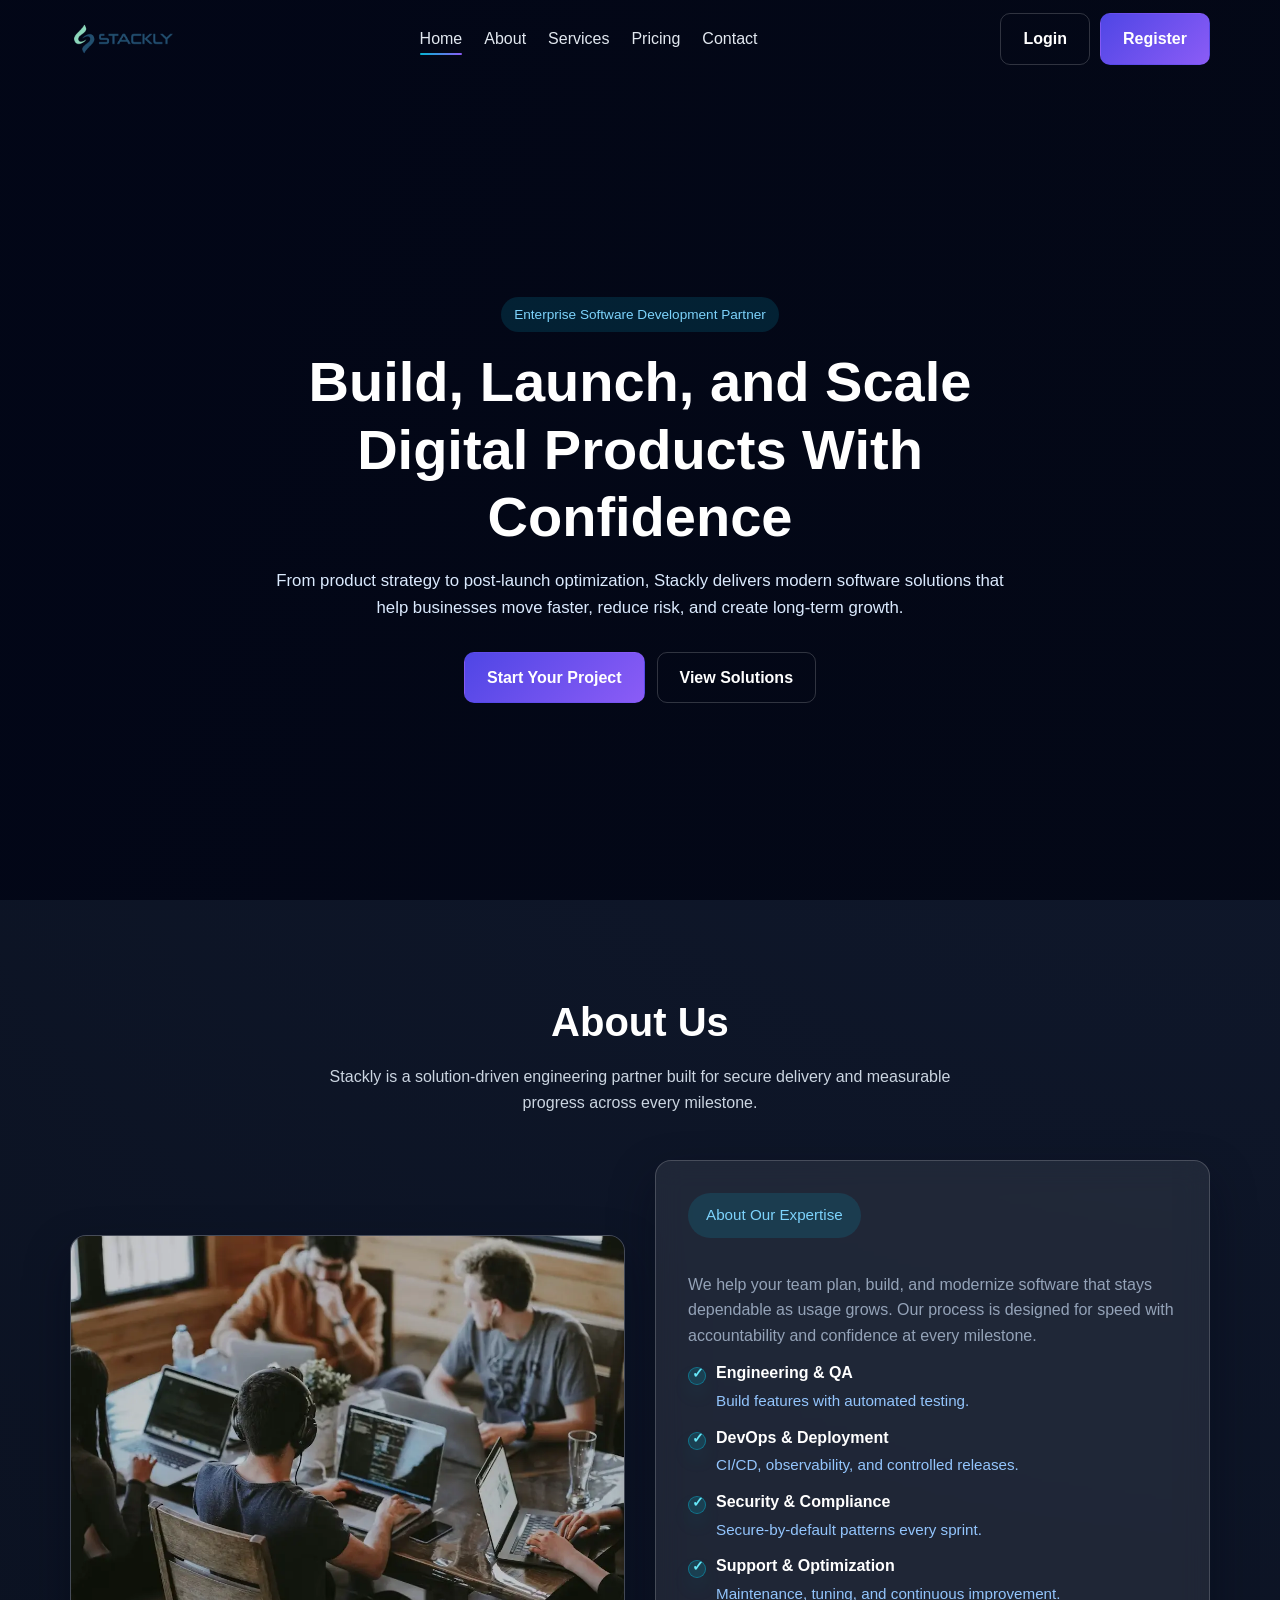
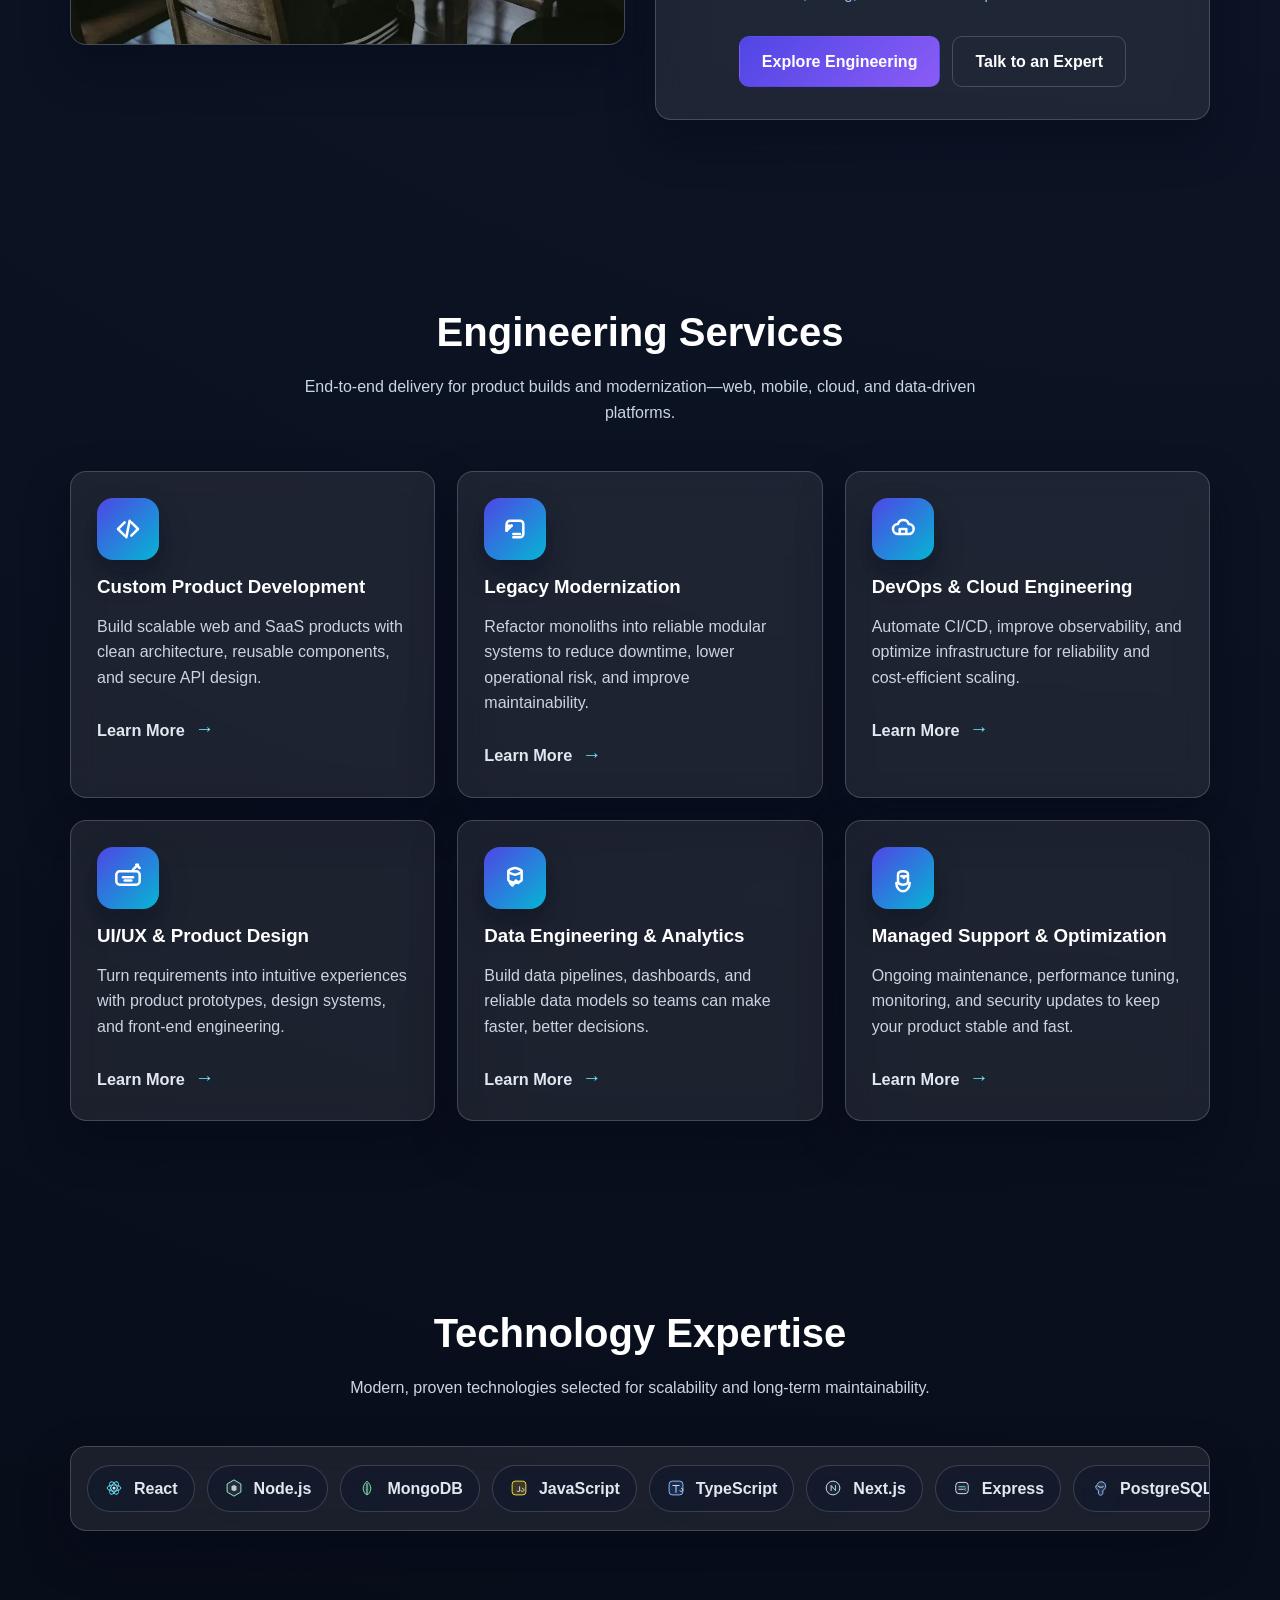
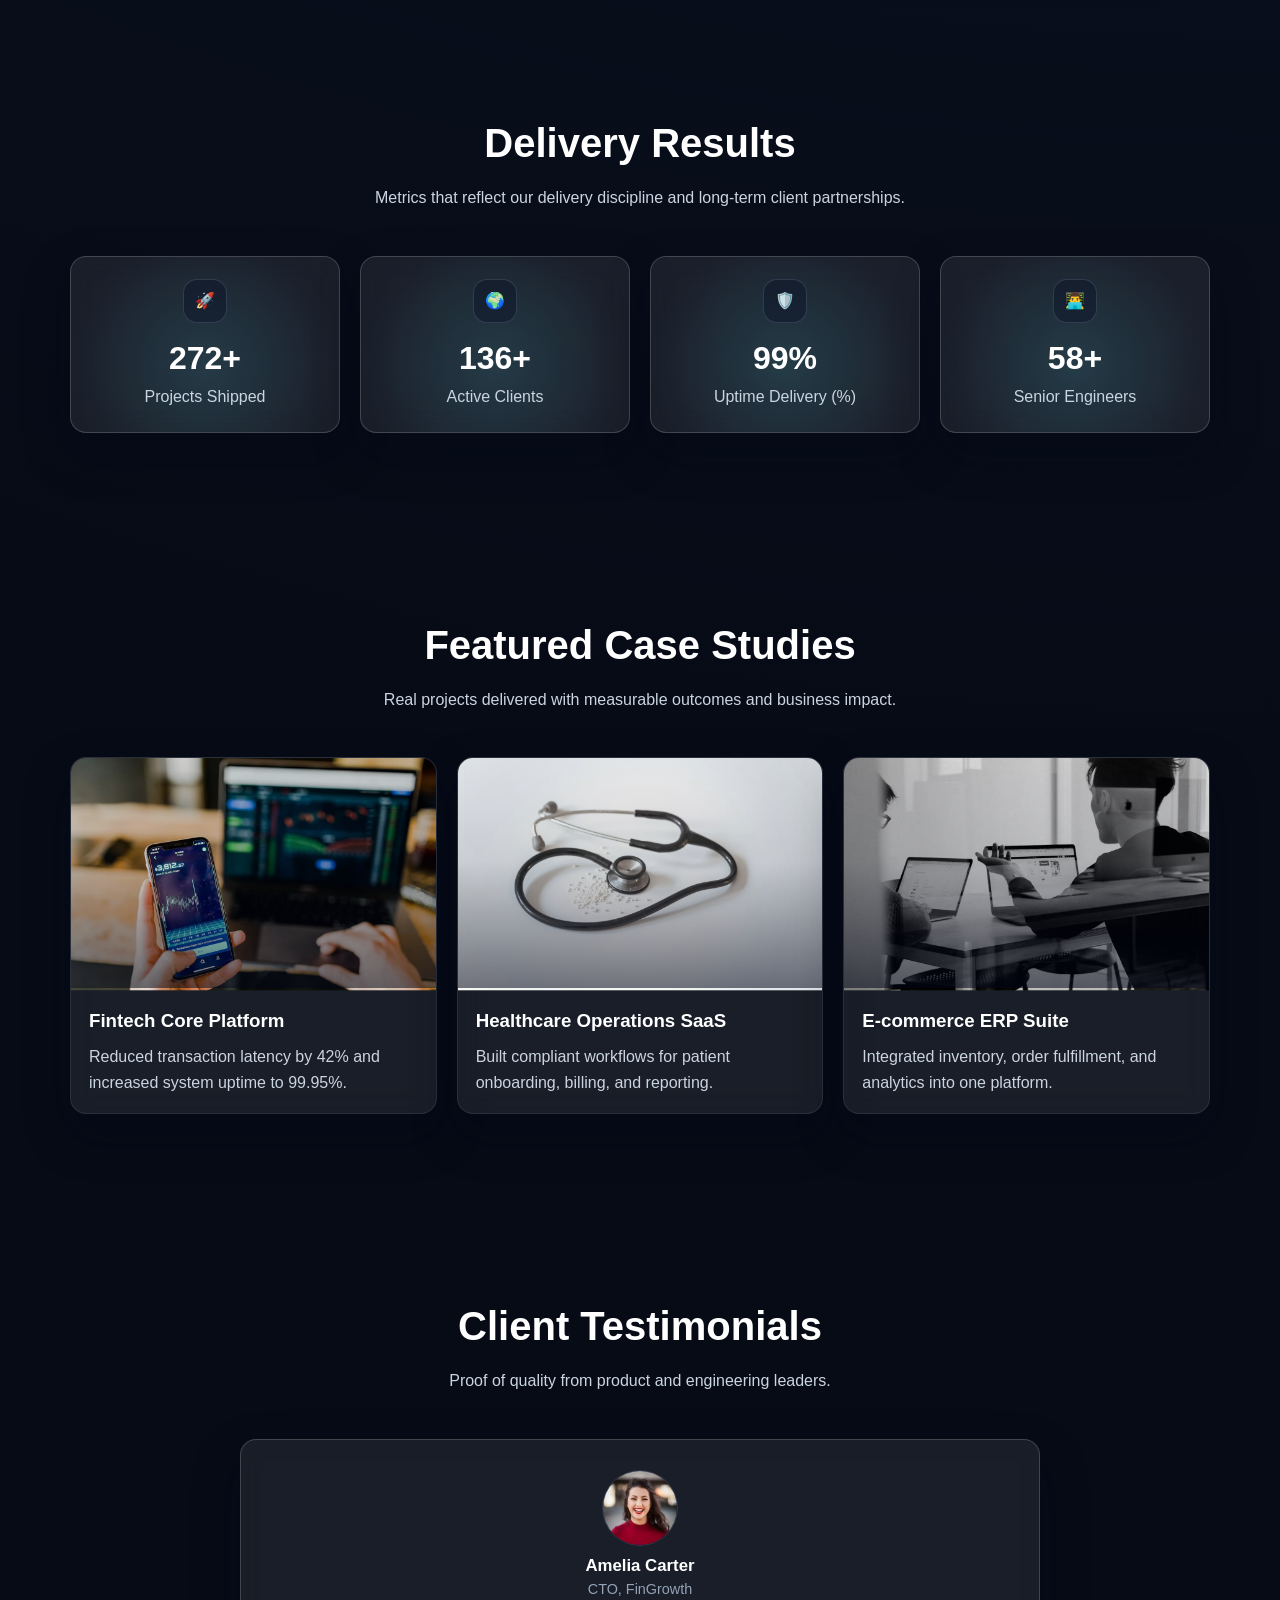
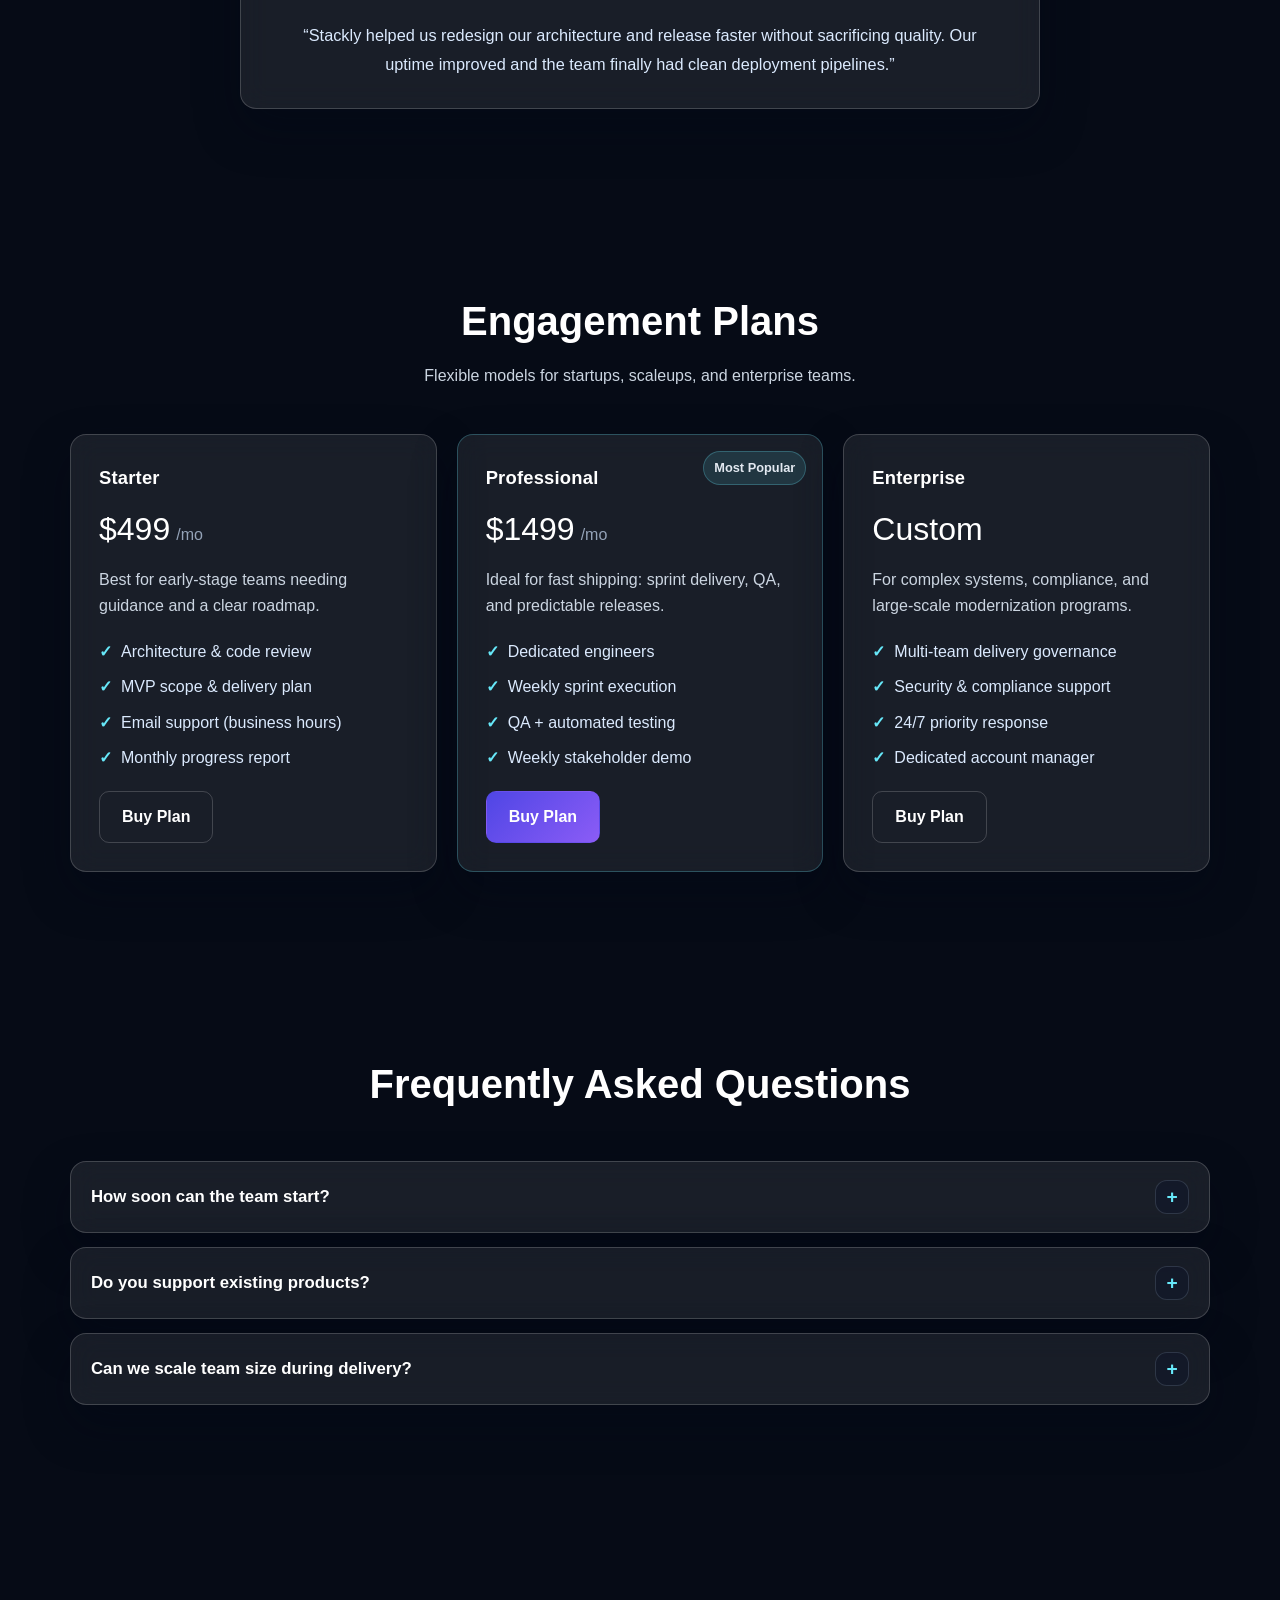
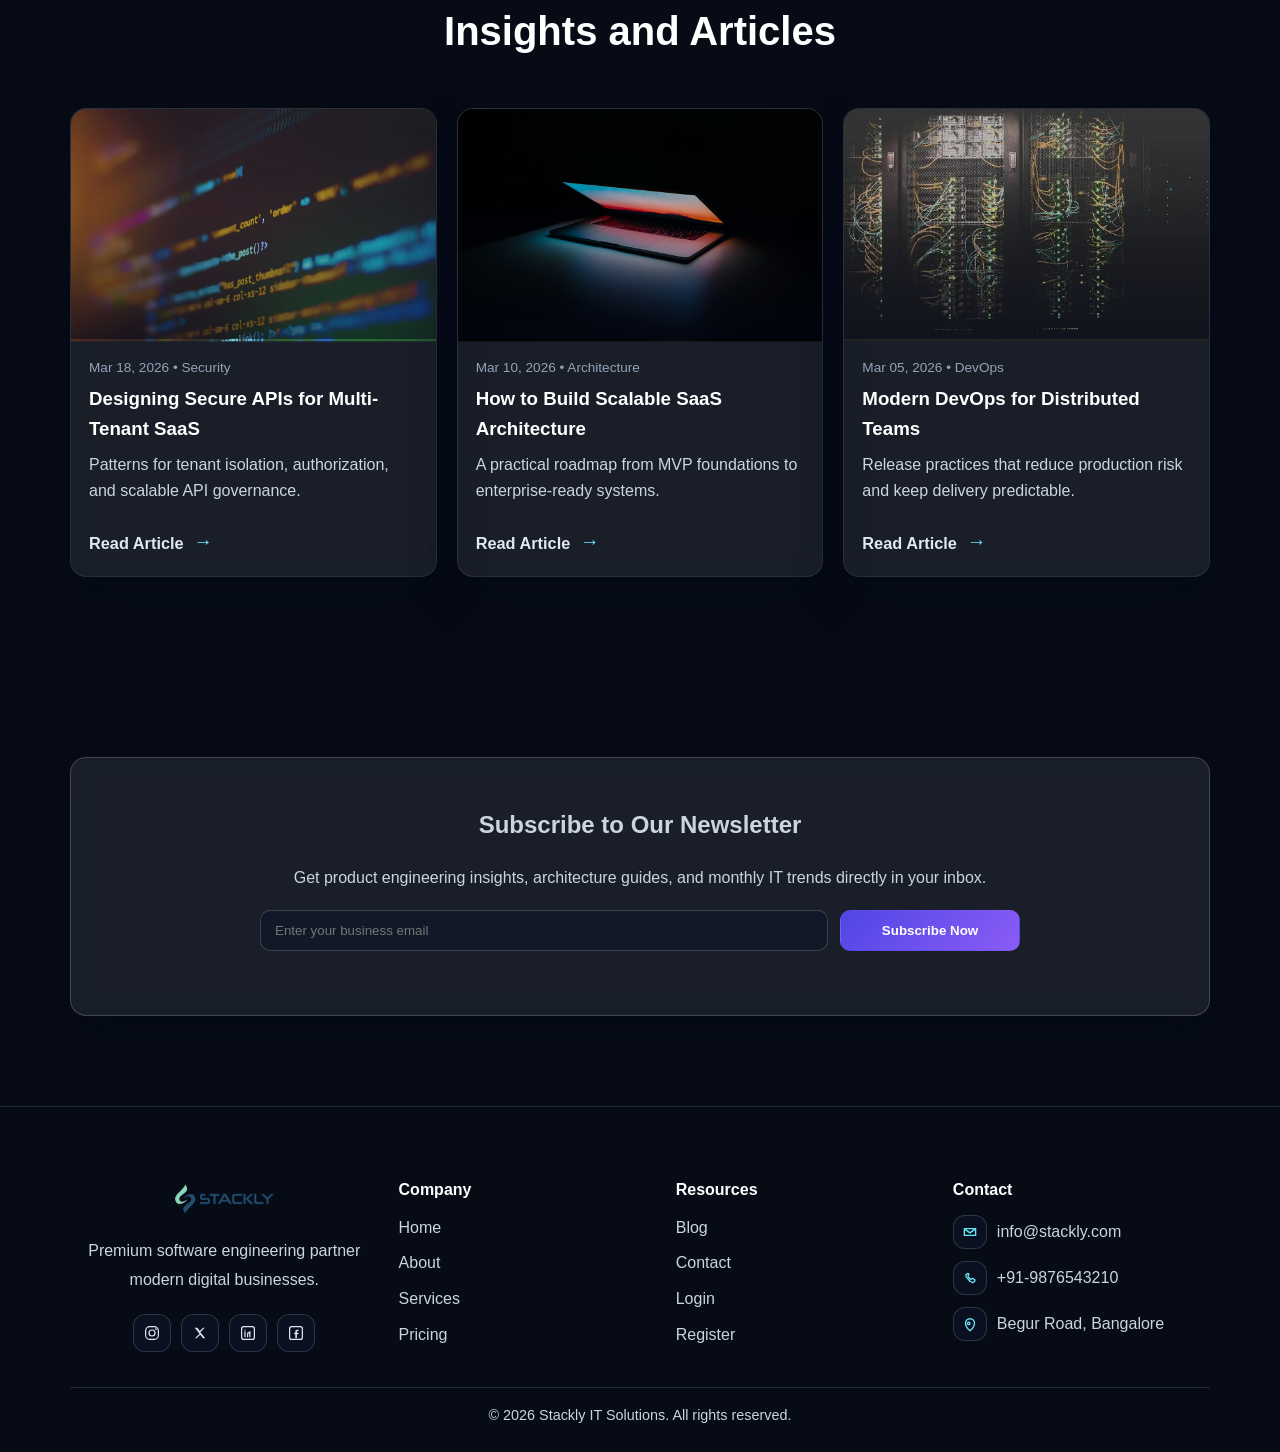
==== index.html @ bb2ecd1c "first commit" ====
<!DOCTYPE html>
<html lang="en">
  <head>
    <meta charset="UTF-8" />
    <meta name="viewport" content="width=device-width, initial-scale=1.0" />
    <title>Stackly IT Solutions - Home</title>
    <link rel="preload" href="images/stackly-logo.webp" as="image" type="image/webp" />
    <link rel="stylesheet" href="css/style.css" />
    <link rel="stylesheet" href="css/responsive.css" />
  </head>
  <body>
    <div class="site-preloader" data-preloader aria-hidden="true">
      <div class="preloader-orb"></div>
      <div class="preloader-content">
        <img
          class="preloader-logo"
          src="images/stackly-logo.webp"
          alt="Stackly"
          width="210"
          height="66"
        />
        <div class="preloader-track" role="presentation">
          <span></span>
        </div>
      </div>
    </div>

    <header class="navbar">
      <div class="container nav-wrap">
        <a class="logo" href="index.html" aria-label="Stackly home">
          <img src="images/stackly-logo.webp" alt="Stackly" />
        </a>
        <nav>
          <ul class="nav-links">
            <li><a href="index.html">Home</a></li>
            <li><a href="404.html">About</a></li>
            <li><a href="404.html">Services</a></li>
            <li><a href="404.html">Pricing</a></li>
            <li><a href="404.html">Contact</a></li>
            <li class="nav-mobile-actions">
              <a class="btn btn-outline" href="404.html">Login</a>
              <a class="btn btn-primary" href="404.html">Register</a>
            </li>
          </ul>
        </nav>
        <div class="nav-actions">
          <a class="btn btn-outline" href="404.html">Login</a>
          <a class="btn btn-primary" href="404.html">Register</a>
        </div>
        <div class="mobile-toggle"><span></span><span></span><span></span></div>
      </div>
    </header>

    <section class="hero">
      <div class="hero-bg-media">
        <video
          class="hero-bg-video"
          autoplay
          muted
          loop
          playsinline
          preload="auto"
        >
          <source src="images/it-solution-video.mp4" type="video/mp4" />
        </video>
      </div>
      <div class="hero-bg-overlay"></div>
      <div class="container hero-grid">
        <div class="reveal hero-content">
          <span class="badge">Enterprise Software Development Partner</span>
          <h1>Build, Launch, and Scale Digital Products With Confidence</h1>
          <p class="hero-subtitle">
            From product strategy to post-launch optimization, Stackly delivers
            modern software solutions that help businesses move faster, reduce risk,
            and create long-term growth.
          </p>
          <div class="hero-actions mt-3">
            <a class="btn btn-primary" href="404.html">Start Your Project</a>
            <a class="btn btn-outline" href="404.html">View Solutions</a>
          </div>
        </div>
      </div>
    </section>

    <section class="section" id="about">


      <div class="container">
        <div class="section-title reveal">
          <h2>About Us</h2>
          <p>
            Stackly is a solution-driven engineering partner built for secure delivery and
            measurable progress across every milestone.
          </p>
        </div>
        <div class="two-col">


                <figure class="image-card glass reveal about-media">
          <img src="images/abouthome.webp" alt="Stackly team collaboration" />
        </figure>
        <div class="content-block glass reveal">
          <span class="badge about-badge">About Our Expertise</span>
          <p class="mt-2 muted" style="max-width: 560px;">
            We help your team plan, build, and modernize software that stays dependable as usage grows.
            Our process is designed for speed with accountability and confidence at every milestone.
          </p>

          <ul class="tick-list mt-3">
            <li><strong>Engineering & QA</strong><span> Build features with automated testing.</span></li>
            <li><strong>DevOps & Deployment</strong><span> CI/CD, observability, and controlled releases.</span></li>
            <li><strong>Security & Compliance</strong><span> Secure-by-default patterns every sprint.</span></li>
            <li><strong>Support & Optimization</strong><span> Maintenance, tuning, and continuous improvement.</span></li>
          </ul>

          <div class="mt-3 hero-actions">
            <a class="btn btn-primary" href="404.html">Explore Engineering</a>
            <a class="btn btn-outline" href="404.html">Talk to an Expert</a>
          </div>
          


        </div>
      </div>
    </div>
    </section>

    <section class="section" id="services">
      <div class="container">
        <div class="section-title reveal">
          <h2>Engineering Services</h2>
          <p>
            End-to-end delivery for product builds and modernization—web, mobile, cloud,
            and data-driven platforms.
          </p>
        </div>
        <div class="grid-3">
          <article class="card glass reveal">
            <div class="icon">
              <img src="images/service-development.svg" alt="Development" />
            </div>
            <h3>Custom Product Development</h3>
            <p>
              Build scalable web and SaaS products with clean architecture, reusable
              components, and secure API design.
            </p>
            <a class="link-arrow mt-1" href="404.html">Learn More</a>
          </article>

          <article class="card glass reveal">
            <div class="icon">
              <img src="images/service-modernization.svg" alt="Modernization" />
            </div>
            <h3>Legacy Modernization</h3>
            <p>
              Refactor monoliths into reliable modular systems to reduce downtime,
              lower operational risk, and improve maintainability.
            </p>
            <a class="link-arrow mt-1" href="404.html">Learn More</a>
          </article>

          <article class="card glass reveal">
            <div class="icon">
              <img src="images/service-devops.svg" alt="DevOps" />
            </div>
            <h3>DevOps & Cloud Engineering</h3>
            <p>
              Automate CI/CD, improve observability, and optimize infrastructure for
              reliability and cost-efficient scaling.
            </p>
            <a class="link-arrow mt-1" href="404.html">Learn More</a>
          </article>

          <article class="card glass reveal">
            <div class="icon">
              <img src="images/service-uiux.svg" alt="UI/UX" />
            </div>
            <h3>UI/UX & Product Design</h3>
            <p>
              Turn requirements into intuitive experiences with product prototypes,
              design systems, and front-end engineering.
            </p>
            <a class="link-arrow mt-1" href="404.html">Learn More</a>
          </article>

          <article class="card glass reveal">
            <div class="icon">
              <img src="images/service-data.svg" alt="Data engineering" />
            </div>
            <h3>Data Engineering & Analytics</h3>
            <p>
              Build data pipelines, dashboards, and reliable data models so teams
              can make faster, better decisions.
            </p>
            <a class="link-arrow mt-1" href="404.html">Learn More</a>
          </article>

          <article class="card glass reveal">
            <div class="icon">
              <img src="images/service-support.svg" alt="Support" />
            </div>
            <h3>Managed Support & Optimization</h3>
            <p>
              Ongoing maintenance, performance tuning, monitoring, and security updates
              to keep your product stable and fast.
            </p>
            <a class="link-arrow mt-1" href="404.html">Learn More</a>
          </article>
        </div>
      </div>
    </section>

    <section class="section">
      <div class="container">
        <div class="section-title reveal">
          <h2>Technology Expertise</h2>
          <p>
            Modern, proven technologies selected for scalability and long-term maintainability.
          </p>
        </div>
        <div class="tech-marquee glass reveal" data-tech-marquee>
          <div class="tech-track">
            <div class="tech-pill"><img src="images/logo-react.svg" alt="React" /><span>React</span></div>
            <div class="tech-pill"><img src="images/logo-node.svg" alt="Node.js" /><span>Node.js</span></div>
            <div class="tech-pill"><img src="images/logo-mongodb.svg" alt="MongoDB" /><span>MongoDB</span></div>
            <div class="tech-pill"><img src="images/logo-javascript.svg" alt="JavaScript" /><span>JavaScript</span></div>
            <div class="tech-pill"><img src="images/logo-typescript.svg" alt="TypeScript" /><span>TypeScript</span></div>
            <div class="tech-pill"><img src="images/logo-nextjs.svg" alt="Next.js" /><span>Next.js</span></div>
            <div class="tech-pill"><img src="images/logo-express.svg" alt="Express" /><span>Express</span></div>
            <div class="tech-pill"><img src="images/logo-postgresql.svg" alt="PostgreSQL" /><span>PostgreSQL</span></div>
            <div class="tech-pill"><img src="images/logo-sql.svg" alt="SQL" /><span>SQL</span></div>
  
            <div class="tech-pill"><img src="images/logo-docker.svg" alt="Docker" /><span>Docker</span></div>
            <div class="tech-pill"><img src="images/logo-kubernetes.svg" alt="Kubernetes" /><span>Kubernetes</span></div>
            <div class="tech-pill"><img src="images/logo-aws.svg" alt="AWS" /><span>AWS</span></div>
            <div class="tech-pill"><img src="images/logo-azure.svg" alt="Azure" /><span>Azure</span></div>
            <div class="tech-pill"><img src="images/logo-gcp.svg" alt="GCP" /><span>GCP</span></div>
          </div>
        </div>
      </div>
    </section>


    <section class="section">
      <div class="container">
        <div class="section-title reveal">
          <h2>Delivery Results</h2>
          <p>Metrics that reflect our delivery discipline and long-term client partnerships.</p>
        </div>
        <div class="stats">
          <div class="stat glass reveal">
            <div class="stat-icon">🚀</div>
            <h3 data-counter="320" data-suffix="+">0</h3>
            <p>Projects Shipped</p>
          </div>
          <div class="stat glass reveal">
            <div class="stat-icon">🌍</div>
            <h3 data-counter="140" data-suffix="+">0</h3>
            <p>Active Clients</p>
          </div>
          <div class="stat glass reveal">
            <div class="stat-icon">🛡️</div>
            <h3 data-counter="99" data-suffix="%">0</h3>
            <p>Uptime Delivery (%)</p>
          </div>
          <div class="stat glass reveal">
            <div class="stat-icon">👨‍💻</div>
            <h3 data-counter="58" data-suffix="+">0</h3>
            <p>Senior Engineers</p>
          </div>
        </div>
      </div>
    </section>

    <section class="section">
      <div class="container">
        <div class="section-title reveal">
          <h2>Featured Case Studies</h2>
          <p>Real projects delivered with measurable outcomes and business impact.</p>
        </div>
        <div class="portfolio-grid">
          <article class="portfolio-card glass reveal">
            <div class="portfolio-thumb">
              <img
                src="images/feat1home.webp"
                alt="Fintech dashboard"
              />
            </div>
            <div class="portfolio-content"><h3>Fintech Core Platform</h3><p>Reduced transaction latency by 42% and increased system uptime to 99.95%.</p></div>
          </article>
          <article class="portfolio-card glass reveal">
            <div class="portfolio-thumb">
              <img
                src="images/feat2home.webp"
                alt="Healthcare technology"
              />
            </div>
            <div class="portfolio-content"><h3>Healthcare Operations SaaS</h3><p>Built compliant workflows for patient onboarding, billing, and reporting.</p></div>
          </article>
          <article class="portfolio-card glass reveal">
            <div class="portfolio-thumb">
              <img
                src="images/feat3home.webp"
                alt="Business analytics workspace"
              />
            </div>
            <div class="portfolio-content"><h3>E-commerce ERP Suite</h3><p>Integrated inventory, order fulfillment, and analytics into one platform.</p></div>
          </article>
        </div>
      </div>
    </section>

   

    <section class="section">
      <div class="container">
        <div class="section-title reveal"><h2>Client Testimonials</h2><p>Proof of quality from product and engineering leaders.</p></div>
        <div class="testimonial-wrap">
          <article class="testimonial glass">
            <div class="t-profile centered">
              <img
                src="images/test1home.webp"
                alt="Amelia Carter"
              />
              <h4>Amelia Carter</h4>
              <p>CTO, FinGrowth</p>
            </div>
            <p class="t-quote mt-2">
              “Stackly helped us redesign our architecture and release faster without sacrificing quality.
              Our uptime improved and the team finally had clean deployment pipelines.”
            </p>
          </article>

          <article class="testimonial glass">
            <div class="t-profile centered">
              <img
                src="images/test2home.webp"
                alt="Daniel Park"
              />
              <h4>Daniel Park</h4>
              <p>VP Product, MedCore</p>
            </div>
            <p class="t-quote mt-2">
              “Their communication and engineering standards felt like an extension of our in-house team.
              Weekly demos and transparent reporting made planning easy.”
            </p>
          </article>

          <article class="testimonial glass">
            <div class="t-profile centered">
              <img
                src="images/test3home.webp"
                alt="Sophia Nguyen"
              />
              <h4>Sophia Nguyen</h4>
              <p>CEO, NovaSaaS</p>
            </div>
            <p class="t-quote mt-2">
              “From discovery to launch, delivery stayed structured and dependable. We shipped a stable
              product, reduced risk, and improved performance with their optimization support.”
            </p>
          </article>
        </div>
      </div>
    </section>

    <section class="section">
      <div class="container">
        <div class="section-title reveal"><h2>Engagement Plans</h2><p>Flexible models for startups, scaleups, and enterprise teams.</p></div>
        <div class="price-grid">
          <article class="price-card glass reveal">
            <div class="plan-name">Starter</div>
            <div class="price">$499<span class="plan-unit">/mo</span></div>
            <p>Best for early-stage teams needing guidance and a clear roadmap.</p>
            <ul class="plan-features mt-2">
              <li>Architecture & code review</li>
              <li>MVP scope & delivery plan</li>
              <li>Email support (business hours)</li>
              <li>Monthly progress report</li>
            </ul>
            <a class="btn btn-outline mt-2" href="404.html">Buy Plan</a>
          </article>

          <article class="price-card glass reveal popular">
            <div class="plan-badge">Most Popular</div>
            <div class="plan-name">Professional</div>
            <div class="price">$1499<span class="plan-unit">/mo</span></div>
            <p>Ideal for fast shipping: sprint delivery, QA, and predictable releases.</p>
            <ul class="plan-features mt-2">
              <li>Dedicated engineers</li>
              <li>Weekly sprint execution</li>
              <li>QA + automated testing</li>
              <li>Weekly stakeholder demo</li>
            </ul>
            <a class="btn btn-primary mt-2" href="404.html">Buy Plan</a>
          </article>

          <article class="price-card glass reveal">
            <div class="plan-name">Enterprise</div>
            <div class="price">Custom</div>
            <p>For complex systems, compliance, and large-scale modernization programs.</p>
            <ul class="plan-features mt-2">
              <li>Multi-team delivery governance</li>
              <li>Security & compliance support</li>
              <li>24/7 priority response</li>
              <li>Dedicated account manager</li>
            </ul>
            <a class="btn btn-outline mt-2" href="404.html">Buy Plan</a>
          </article>
        </div>
      </div>
    </section>

    <section class="section">
      <div class="container">
        <div class="section-title reveal"><h2>Frequently Asked Questions</h2></div>
        <div class="faq-accordion">
          <div class="faq-item glass reveal" data-faq>
            <button class="faq-q" type="button" aria-expanded="false">
              <span>How soon can the team start?</span>
              <span class="faq-icon" aria-hidden="true">+</span>
            </button>
            <div class="faq-a">
              <p>Most projects can start in 5 to 10 business days after scope finalization and onboarding.</p>
            </div>
          </div>

          <div class="faq-item glass reveal" data-faq>
            <button class="faq-q" type="button" aria-expanded="false">
              <span>Do you support existing products?</span>
              <span class="faq-icon" aria-hidden="true">+</span>
            </button>
            <div class="faq-a">
              <p>Yes. We onboard into existing systems for modernization, stability improvements, and performance optimization.</p>
            </div>
          </div>

          <div class="faq-item glass reveal" data-faq>
            <button class="faq-q" type="button" aria-expanded="false">
              <span>Can we scale team size during delivery?</span>
              <span class="faq-icon" aria-hidden="true">+</span>
            </button>
            <div class="faq-a">
              <p>Yes. We can ramp capacity up or down by phase (discovery, build, QA, release) and your roadmap goals.</p>
            </div>
          </div>
        </div>
      </div>
    </section>

    <section class="section">
      <div class="container">
        <div class="section-title reveal"><h2>Insights and Articles</h2></div>
        <div class="portfolio-grid">
          <article class="portfolio-card glass reveal">
            <div class="portfolio-thumb">
              <img src="images/port1home.webp" alt="Secure API design" />
            </div>
            <div class="portfolio-content">
              <p class="meta">Mar 18, 2026 • Security</p>
              <h3><a href="404.html">Designing Secure APIs for Multi-Tenant SaaS</a></h3>
              <p>Patterns for tenant isolation, authorization, and scalable API governance.</p>
              <a class="link-arrow mt-1" href="404.html">Read Article</a>
            </div>
          </article>

          <article class="portfolio-card glass reveal">
            <div class="portfolio-thumb">
              <img src="images/port2home.webp" alt="SaaS architecture" />
            </div>
            <div class="portfolio-content">
              <p class="meta">Mar 10, 2026 • Architecture</p>
              <h3><a href="404.html">How to Build Scalable SaaS Architecture</a></h3>
              <p>A practical roadmap from MVP foundations to enterprise-ready systems.</p>
              <a class="link-arrow mt-1" href="404.html">Read Article</a>
            </div>
          </article>

          <article class="portfolio-card glass reveal">
            <div class="portfolio-thumb">
              <img src="images/port3home.webp" alt="DevOps and cloud" />
            </div>
            <div class="portfolio-content">
              <p class="meta">Mar 05, 2026 • DevOps</p>
              <h3><a href="404.html">Modern DevOps for Distributed Teams</a></h3>
              <p>Release practices that reduce production risk and keep delivery predictable.</p>
              <a class="link-arrow mt-1" href="404.html">Read Article</a>
            </div>
          </article>
        </div>
      </div>
    </section>

    <section class="section">
      <div class="container newsletter glass reveal">
        <h2>Subscribe to Our Newsletter</h2>
        <p class="mt-2">
          Get product engineering insights, architecture guides, and monthly IT trends directly in your inbox.
        </p>
        <form class="newsletter-form mt-2" data-validate-form>
          <div>
            <input type="email" placeholder="Enter your business email" data-required />
            <div class="error"></div>
          </div>
          <button class="btn btn-primary" type="submit">Subscribe Now</button>
        </form>
      </div>
    </section>

    <footer>
      <div class="container">
        <div class="footer-grid">
          <div class="footer-brand">
            <a class="logo" href="index.html" aria-label="Stackly home">
              <img src="images/stackly-logo.webp" alt="Stackly" />
            </a>
            <p class="mt-2">Premium software engineering partner modern digital businesses.</p>
            <div class="social-links mt-2">
              <a class="social-link" href="404.html" target="_blank" rel="noopener noreferrer" aria-label="Instagram">
                <svg viewBox="0 0 24 24" fill="none" aria-hidden="true">
                  <rect x="3.5" y="3.5" width="17" height="17" rx="5.5" stroke="currentColor" stroke-width="1.6"/>
                  <circle cx="12" cy="12" r="4" stroke="currentColor" stroke-width="1.6"/>
                  <circle cx="17.2" cy="6.8" r="1.2" fill="currentColor"/>
                </svg>
              </a>
              <a class="social-link" href="404.html" target="_blank" rel="noopener noreferrer" aria-label="Twitter">
                <svg viewBox="0 0 24 24" fill="none" aria-hidden="true">
                  <path d="M5 5l6.4 8.1L5.2 19h2.2l4.9-4.8L16 19h3L12.4 10.9 18.2 5H16l-4.3 4.2L8.4 5H5Z" fill="currentColor"/>
                </svg>
              </a>
              <a class="social-link" href="404.html" target="_blank" rel="noopener noreferrer" aria-label="LinkedIn">
                <svg viewBox="0 0 24 24" fill="none" aria-hidden="true">
                  <rect x="3.5" y="3.5" width="17" height="17" rx="3" stroke="currentColor" stroke-width="1.6"/>
                  <path d="M8 10.2v6.8M8 7.8h.01M11.5 17v-3.7c0-2.3 3-2.4 3 0V17M14.5 10.2V17" stroke="currentColor" stroke-width="1.6" stroke-linecap="round"/>
                </svg>
              </a>
              <a class="social-link" href="404.html" target="_blank" rel="noopener noreferrer" aria-label="Facebook">
                <svg viewBox="0 0 24 24" fill="none" aria-hidden="true">
                  <rect x="3.5" y="3.5" width="17" height="17" rx="3" stroke="currentColor" stroke-width="1.6"/>
                  <path d="M13.2 19v-5.3h2l.3-1.9h-2.3v-1.3c0-.7.2-1.1 1.1-1.1h1.2V7.6h-1.7c-1.9 0-2.7 1-2.7 2.7v1.5H9.6v1.9h1.5V19h2.1Z" fill="currentColor"/>
                </svg>
              </a>
            </div>
          </div>
          <div>
            <h4>Company</h4>
            <ul>
                 <li><a href="index.html">Home</a></li>
              <li><a href="404.html">About</a></li>
              <li><a href="404.html">Services</a></li>
              <li><a href="404.html">Pricing</a></li>
            </ul>
          </div>
          <div>
            <h4>Resources</h4>
            <ul>
              <li><a href="404.html">Blog</a></li>
              <li><a href="404.html">Contact</a></li>
              <li><a href="404.html">Login</a></li>
              <li><a href="404.html">Register</a></li>
            </ul>
          </div>
          <div>
            <h4>Contact</h4>
            <div class="footer-contact">
              <a class="footer-contact-item" href="mailto:info@stackly.com">
                <span class="fc-icon" aria-hidden="true">
                  <svg viewBox="0 0 24 24" fill="none">
                    <path d="M4.5 7.5h15v9h-15v-9Z" stroke="currentColor" stroke-width="1.8" stroke-linejoin="round"/>
                    <path d="m5.2 8.2 6.8 5 6.8-5" stroke="currentColor" stroke-width="1.8" stroke-linecap="round" stroke-linejoin="round"/>
                  </svg>
                </span>
                <span>info@stackly.com</span>
              </a>
              <a class="footer-contact-item" href="tel:+919876543210">
                <span class="fc-icon" aria-hidden="true">
                  <svg viewBox="0 0 24 24" fill="none">
                    <path d="M8.2 6.2 6.6 7.8c-1 1 1.2 4 3.6 6.4 2.4 2.4 5.4 4.6 6.4 3.6l1.6-1.6c.5-.5.5-1.3 0-1.8l-1.5-1.5c-.5-.5-1.3-.5-1.8 0l-.6.6c-.5.5-2-.2-3.3-1.5-1.3-1.3-2-2.8-1.5-3.3l.6-.6c.5-.5.5-1.3 0-1.8L10 6.2c-.5-.5-1.3-.5-1.8 0Z" stroke="currentColor" stroke-width="1.8" stroke-linecap="round" stroke-linejoin="round"/>
                  </svg>
                </span>
                <span>+91-9876543210</span>
              </a>
              <div class="footer-contact-item">
                <span class="fc-icon" aria-hidden="true">
                  <svg viewBox="0 0 24 24" fill="none">
                    <path d="M12 21s6-5 6-10a6 6 0 1 0-12 0c0 5 6 10 6 10Z" stroke="currentColor" stroke-width="1.8" stroke-linejoin="round"/>
                    <path d="M12 11.2a1.7 1.7 0 1 0 0 .01" stroke="currentColor" stroke-width="1.8" stroke-linecap="round"/>
                  </svg>
                </span>
                <span>Begur Road, Bangalore</span>
              </div>
            </div>
          </div>
        </div>
        <div class="copyright">© 2026 Stackly IT Solutions. All rights reserved.</div>
      </div>
    </footer>

    <script src="js/main.js"></script>
  </body>
</html>
---- css/style.css ----
:root {
  --primary: #4f46e5;
  --secondary: #06b6d4;
  --accent: #8b5cf6;
  --dark: #0b1120;
  --darker: #060b16;
  --light: #f8fafc;
  --text: #cbd5e1;
  --white: #ffffff;
  --card: rgba(255, 255, 255, 0.08);
  --border: rgba(255, 255, 255, 0.18);
  --shadow: 0 20px 45px rgba(2, 8, 23, 0.4);
  --radius: 16px;
  --transition: all 0.35s ease;
}

* {
  margin: 0;
  padding: 0;
  box-sizing: border-box;
}

html {
  scroll-behavior: smooth;
}

body {
  font-family: "Segoe UI", Roboto, Helvetica, Arial, sans-serif;
  background: radial-gradient(circle at top right, #111a2f, var(--darker) 50%);
  color: var(--text);
  line-height: 1.6;
}

body.is-preloading {
  overflow: hidden;
}

.site-preloader {
  position: fixed;
  inset: 0;
  z-index: 9999;
  display: grid;
  place-items: center;
  background:
    radial-gradient(circle at 20% 30%, rgba(6, 182, 212, 0.24), transparent 40%),
    radial-gradient(circle at 80% 75%, rgba(79, 70, 229, 0.24), transparent 42%),
    linear-gradient(140deg, #050914 10%, #0c1427 100%);
  transition: opacity 0.45s ease, visibility 0.45s ease;
}

.site-preloader::before,
.site-preloader::after {
  content: "";
  position: absolute;
  border-radius: 999px;
  border: 1px solid rgba(125, 211, 252, 0.24);
}

.site-preloader::before {
  width: min(55vw, 500px);
  aspect-ratio: 1;
  animation: preloaderSpin 7s linear infinite;
}

.site-preloader::after {
  width: min(40vw, 340px);
  aspect-ratio: 1;
  border-color: rgba(99, 102, 241, 0.3);
  animation: preloaderSpinReverse 5.8s linear infinite;
}

.preloader-content {
  position: relative;
  z-index: 1;
  width: min(86vw, 360px);
  padding: 32px 28px 26px;
  border-radius: 20px;
  text-align: center;
  background: rgba(10, 16, 31, 0.6);
  border: 1px solid rgba(148, 163, 184, 0.24);
  backdrop-filter: blur(10px);
  box-shadow: 0 18px 48px rgba(2, 6, 23, 0.45);
}

.preloader-orb {
  position: absolute;
  width: min(70vw, 540px);
  aspect-ratio: 1;
  border-radius: 50%;
  background: radial-gradient(circle, rgba(34, 211, 238, 0.2) 0, rgba(14, 165, 233, 0.03) 62%, transparent 72%);
  filter: blur(10px);
  animation: preloaderPulse 1.8s ease-in-out infinite;
}

.preloader-logo {
  width: clamp(150px, 40vw, 210px);
  margin: 0 auto 16px;
  animation: preloaderFloat 1.9s ease-in-out infinite;
  filter: drop-shadow(0 8px 26px rgba(14, 165, 233, 0.35));
}

.preloader-track {
  width: 100%;
  height: 6px;
  border-radius: 999px;
  background: rgba(30, 41, 59, 0.85);
  overflow: hidden;
}

.preloader-track span {
  display: block;
  width: 100%;
  height: 100%;
  transform-origin: left center;
  transform: scaleX(0);
  background: linear-gradient(90deg, #06b6d4 0%, #60a5fa 52%, #4f46e5 100%);
  animation: preloaderProgress 1s linear forwards;
}

.site-preloader.is-hidden {
  opacity: 0;
  visibility: hidden;
  pointer-events: none;
}

@keyframes preloaderProgress {
  to {
    transform: scaleX(1);
  }
}

@keyframes preloaderSpin {
  to {
    transform: rotate(360deg);
  }
}

@keyframes preloaderSpinReverse {
  to {
    transform: rotate(-360deg);
  }
}

@keyframes preloaderPulse {
  0%,
  100% {
    opacity: 0.7;
    transform: scale(0.95);
  }
  50% {
    opacity: 1;
    transform: scale(1.05);
  }
}

@keyframes preloaderFloat {
  0%,
  100% {
    transform: translateY(0);
  }
  50% {
    transform: translateY(-6px);
  }
}

a {
  text-decoration: none;
  color: inherit;
}

img {
  max-width: 100%;
  display: block;
}

ul {
  list-style: none;
}

.container {
  width: min(1140px, 92%);
  margin: 0 auto;
}

.section {
  padding: 90px 0;
}

.section-title {
  text-align: center;
  margin-bottom: 45px;
}

.section-title h2 {
  color: var(--white);
  font-size: clamp(1.8rem, 4vw, 2.5rem);
  margin-bottom: 10px;
}

.section-title p {
  max-width: 680px;
  margin: 0 auto;
}

.btn {
  display: inline-flex;
  align-items: center;
  justify-content: center;
  gap: 8px;
  padding: 12px 22px;
  border-radius: 10px;
  font-weight: 600;
  transition: var(--transition);
  border: 1px solid transparent;
  cursor: pointer;
}

.btn-primary {
  background: linear-gradient(135deg, var(--primary), var(--accent));
  color: var(--white);
}

.btn-primary:hover {
  transform: translateY(-3px);
  box-shadow: 0 12px 20px rgba(79, 70, 229, 0.35);
}

.btn-outline {
  border: 1px solid var(--border);
  color: var(--white);
}

.btn-outline:hover {
  background: var(--card);
}

.link-arrow {
  display: inline-flex;
  align-items: center;
  gap: 8px;
  font-weight: 600;
  color: #e2e8f0;
  font-size: 1.02rem;
  gap: 10px;
  padding: 12px 0 0;
  width: fit-content;
  transition: var(--transition);
}

.link-arrow::after {
  content: "→";
  font-size: 1.2rem;
  transform: translateX(0);
  transition: transform 0.25s ease;
  color: #67e8f9;
}

.link-arrow:hover {
  color: #ffffff;
}

.link-arrow:hover::after {
  transform: translateX(6px);
}

.glass {
  backdrop-filter: blur(14px);
  border: 1px solid var(--border);
  background: var(--card);
  border-radius: var(--radius);
  box-shadow: var(--shadow);
}


.navbar {
  position: fixed;
  top: 0;
  width: 100%;
  z-index: 1000;
  transition: var(--transition);
}

.navbar.scrolled {
  background: rgba(6, 11, 22, 0.95);
  box-shadow: 0 10px 26px rgba(0, 0, 0, 0.3);
}

.nav-wrap {
  height: 78px;
  display: flex;
  align-items: center;
  justify-content: space-between;
}

.logo {
  color: var(--white);
  font-size: 1.35rem;
  font-weight: 700;
  display: inline-flex;
  align-items: center;
}

.logo span {
  color: var(--secondary);
}

.logo img {
  height: 44px;
  width: auto;
  display: block;
}

.nav-links {
  display: flex;
  gap: 22px;
}

.nav-links a {
  position: relative;
  color: #e2e8f0;
  font-weight: 500;
  padding: 6px 0;
}

.nav-links a::after {
  content: "";
  position: absolute;
  left: 0;
  bottom: -2px;
  width: 0;
  height: 2px;
  border-radius: 4px;
  background: linear-gradient(90deg, var(--secondary), var(--accent));
  transition: width 0.3s ease;
}

.nav-links a:hover::after,
.nav-links a.active::after {
  width: 100%;
}

.mobile-toggle {
  display: none;
  flex-direction: column;
  gap: 5px;
  cursor: pointer;
}

.mobile-toggle span {
  width: 24px;
  height: 2px;
  background: var(--white);
}

.nav-actions {
  display: flex;
  align-items: center;
  gap: 10px;
}

.nav-mobile-actions {
  display: none;
  list-style: none;
}

.nav-mobile-actions a::after {
  display: none !important;
}

/* Hero */
.hero {
  min-height: 100vh;
  display: grid;
  place-items: center;
  padding-top: 100px;
  position: relative;
  overflow: hidden;
}

.hero-bg-media {
  position: absolute;
  inset: 0;
  z-index: 0;
  background: var(--darker);
}

.hero-bg-media img {
  width: 100%;
  height: 100%;
  object-fit: cover;
}

.hero-bg-video {
  width: 100%;
  height: 100%;
  object-fit: cover;
  display: block;
}


.hero-bg-overlay {
  position: absolute;
  inset: 0;
  z-index: 1;
  background: linear-gradient(
    110deg,
    rgba(2, 6, 23, 0.9) 20%,
    rgba(2, 6, 23, 0.76) 45%,
    rgba(2, 6, 23, 0.58) 100%
  );
}

.hero-grid {
  display: grid;
  grid-template-columns: 1fr;
  align-items: center;
  gap: 30px;
  position: relative;
  z-index: 2;
  width: 100%;
}

.hero-content {
  max-width: 760px;
  margin: 0 auto;
  text-align: center;
}

.hero h1 {
  color: var(--white);
  font-size: clamp(2rem, 5vw, 3.5rem);
  line-height: 1.2;
  margin-bottom: 18px;
}

.hero p {
  margin-bottom: 25px;
  max-width: 760px;
  margin-left: auto;
  margin-right: auto;
}

.hero-subtitle {
  font-size: 1.05rem;
  color: #dbeafe;
}

.hero-actions {
  display: flex;
  gap: 12px;
  flex-wrap: wrap;
  justify-content: center;
}

.hero-card {
  padding: 26px;
}

.badge {
  display: inline-block;
  margin-bottom: 16px;
  padding: 7px 13px;
  border-radius: 30px;
  background: rgba(6, 182, 212, 0.15);
  color: #7dd3fc;
  font-size: 0.85rem;
}

.about-badge {
  font-size: 0.95rem;
  padding: 10px 18px;
  margin-bottom: 14px;
}


.grid-3 {
  display: grid;
  grid-template-columns: repeat(3, 1fr);
  gap: 22px;
}

.about-cta {
  text-align: center;
  max-width: 720px;
  margin: 0 auto;
}

.about-cta p {
  margin-bottom: 22px;
  color: #94a3b8;
  font-size: 1.05rem;
  line-height: 1.65;
}

.about-timeline {
  list-style: none;
  margin: 8px auto 0;
  padding: 0;
  max-width: 720px;
  position: relative;
}

.about-timeline::before {
  content: "";
  position: absolute;
  left: 11px;
  top: 6px;
  bottom: 6px;
  width: 3px;
  border-radius: 3px;
  background: linear-gradient(
    180deg,
    rgba(6, 182, 212, 0.85) 0%,
    rgba(79, 70, 229, 0.65) 50%,
    rgba(139, 92, 246, 0.5) 100%
  );
}

.about-timeline-item {
  position: relative;
  padding-left: 46px;
  padding-bottom: 28px;
}

.about-timeline-item:last-child {
  padding-bottom: 0;
}

.about-timeline-node {
  position: absolute;
  left: 0;
  top: 10px;
  width: 24px;
  height: 24px;
  border-radius: 50%;
  background: var(--darker);
  border: 3px solid #22d3ee;
  box-shadow:
    0 0 0 4px rgba(34, 211, 238, 0.15),
    0 6px 16px rgba(2, 6, 23, 0.45);
  z-index: 1;
}

.about-timeline-card {
  padding: 22px 24px;
  border-radius: var(--radius);
  border: 1px solid rgba(148, 163, 184, 0.14);
  text-align: left;
  transition: var(--transition);
}

.about-timeline-item:hover .about-timeline-card {
  border-color: rgba(103, 232, 249, 0.28);
  box-shadow: 0 16px 36px rgba(2, 8, 23, 0.35);
}

.about-timeline-year {
  display: inline-block;
  font-size: 0.75rem;
  font-weight: 700;
  letter-spacing: 0.12em;
  text-transform: uppercase;
  color: #67e8f9;
  margin-bottom: 8px;
}

.about-timeline-card h3 {
  margin: 0 0 10px;
  color: var(--white);
  font-size: 1.12rem;
  line-height: 1.3;
  letter-spacing: -0.02em;
}

.about-timeline-card p {
  margin: 0;
  color: #94a3b8;
  font-size: 0.95rem;
  line-height: 1.62;
}

.card {
  padding: 26px;
  transition: var(--transition);
}

.card h3 {
  color: var(--white);
  margin: 12px 0;
}

.card:hover {
  transform: translateY(-8px);
}

.icon {
  width: 62px;
  height: 62px;
  border-radius: 16px;
  background: linear-gradient(135deg, var(--primary), var(--secondary));
  display: grid;
  place-items: center;
  font-weight: 800;
  color: var(--white);
  box-shadow: 0 14px 28px rgba(2, 6, 23, 0.35);
}

.icon img {
  width: 40px;
  height: 40px;
  object-fit: contain;
  filter: drop-shadow(0 10px 18px rgba(6, 182, 212, 0.22));
}

.card:hover .icon {
  transform: translateY(-3px) scale(1.04);
  transition: transform 0.35s ease;
}

.two-col {
  display: grid;
  grid-template-columns: 1fr 1fr;
  gap: 30px;
  align-items: center;
}

.two-col.two-col--balanced {
  align-items: stretch;
  gap: clamp(22px, 3vw, 36px);
}

.two-col.two-col--balanced > .contact-panel {
  display: flex;
  flex-direction: column;
  min-height: 100%;
  padding: clamp(28px, 4vw, 40px);
  border-radius: var(--radius);
}

.contact-panel h2 {
  font-size: clamp(1.3rem, 2.4vw, 1.55rem);
  line-height: 1.25;
  color: var(--white);
  margin: 0;
}

.contact-panel--info {
  text-align: center;
}

.contact-info-head {
  display: flex;
  flex-direction: column;
  align-items: center;
  gap: 12px;
  margin-bottom: 8px;
}

.contact-info-eyebrow {
  display: inline-block;
  padding: 6px 14px;
  border-radius: 999px;
  font-size: 0.78rem;
  font-weight: 600;
  letter-spacing: 0.04em;
  text-transform: uppercase;
  color: #a5f3fc;
  background: rgba(6, 182, 212, 0.12);
  border: 1px solid rgba(103, 232, 249, 0.28);
}

.contact-info-head h2 {
  font-size: clamp(1.45rem, 2.8vw, 1.75rem);
  letter-spacing: -0.02em;
}

.contact-info-lead {
  margin: 0 auto 28px;
  max-width: 38ch;
  text-align: center;
  color: #94a3b8;
  font-size: 1.02rem;
  line-height: 1.65;
}

.contact-highlights {
  list-style: none;
  margin: 0 0 28px;
  padding: 0;
  display: flex;
  flex-direction: column;
  gap: 14px;
  text-align: left;
}

.contact-highlight {
  display: flex;
  align-items: center;
  gap: 16px;
  padding: 16px 18px;
  border-radius: 14px;
  border: 1px solid rgba(148, 163, 184, 0.18);
  background: linear-gradient(
    135deg,
    rgba(15, 23, 42, 0.65) 0%,
    rgba(79, 70, 229, 0.08) 100%
  );
  transition: var(--transition);
}

.contact-highlight:hover {
  border-color: rgba(103, 232, 249, 0.35);
  background: linear-gradient(
    135deg,
    rgba(15, 23, 42, 0.75) 0%,
    rgba(79, 70, 229, 0.14) 100%
  );
}

.contact-highlight-icon {
  flex-shrink: 0;
  width: 48px;
  height: 48px;
  border-radius: 14px;
  display: grid;
  place-items: center;
  color: #67e8f9;
  background: rgba(6, 182, 212, 0.1);
  border: 1px solid rgba(103, 232, 249, 0.22);
}

.contact-highlight-icon svg {
  width: 24px;
  height: 24px;
}

.contact-highlight-text {
  display: flex;
  flex-direction: column;
  gap: 4px;
  min-width: 0;
}

.contact-highlight-text strong {
  color: var(--white);
  font-size: 1rem;
  font-weight: 600;
}

.contact-highlight-text span {
  color: #94a3b8;
  font-size: 0.88rem;
  line-height: 1.4;
}

.contact-meta {
  margin-top: auto;
  padding-top: 24px;
  border-top: 1px solid rgba(148, 163, 184, 0.22);
  display: flex;
  flex-direction: column;
  gap: 12px;
}

.contact-meta-item {
  display: flex;
  align-items: center;
  gap: 14px;
  padding: 12px 14px;
  border-radius: 12px;
  border: 1px solid transparent;
  background: rgba(15, 23, 42, 0.35);
  text-decoration: none;
  color: inherit;
  text-align: left;
  transition: var(--transition);
}

.contact-meta-item:hover {
  border-color: rgba(103, 232, 249, 0.25);
  background: rgba(79, 70, 229, 0.12);
}

.contact-meta-item--static {
  cursor: default;
}

.contact-meta-item--static:hover {
  border-color: transparent;
  background: rgba(15, 23, 42, 0.35);
}

.contact-meta-icon {
  flex-shrink: 0;
  width: 44px;
  height: 44px;
  border-radius: 12px;
  border: 1px solid rgba(148, 163, 184, 0.22);
  background: rgba(15, 23, 42, 0.55);
  display: grid;
  place-items: center;
  color: #67e8f9;
}

.contact-meta-icon svg {
  width: 20px;
  height: 20px;
}

.contact-meta-body {
  display: flex;
  flex-direction: column;
  gap: 2px;
  min-width: 0;
}

.contact-meta-label {
  font-size: 0.72rem;
  font-weight: 600;
  text-transform: uppercase;
  letter-spacing: 0.06em;
  color: #64748b;
}

.contact-meta-value {
  font-size: 0.95rem;
  font-weight: 500;
  color: #e2e8f0;
  word-break: break-word;
}

.contact-page-stack {
  display: flex;
  flex-direction: column;
  gap: clamp(28px, 4vw, 48px);
}

.contact-panel--form {
  text-align: left;
}

.contact-form-head {
  display: flex;
  flex-direction: column;
  align-items: center;
  text-align: center;
  gap: 12px;
  margin-bottom: 4px;
}

.contact-form-head h2 {
  font-size: clamp(1.45rem, 2.8vw, 1.75rem);
  letter-spacing: -0.02em;
}

.contact-form-lead {
  margin: 0 auto;
  max-width: 34ch;
  color: #94a3b8;
  font-size: 0.95rem;
  line-height: 1.55;
}

.contact-form {
  display: flex;
  flex-direction: column;
  flex: 1;
  gap: 18px;
  margin-top: 22px;
  min-height: 0;
}

.contact-field {
  display: flex;
  flex-direction: column;
  gap: 7px;
  text-align: left;
}

.contact-label {
  font-size: 0.8rem;
  font-weight: 600;
  letter-spacing: 0.02em;
  color: #cbd5e1;
}

.contact-field input,
.contact-field select,
.contact-field textarea {
  width: 100%;
  padding: 13px 15px;
  border-radius: 12px;
  border: 1px solid rgba(148, 163, 184, 0.22);
  background: rgba(15, 23, 42, 0.55);
  color: var(--white);
  font-size: 0.98rem;
  transition: border-color 0.25s ease, box-shadow 0.25s ease, background 0.25s ease;
}

.contact-field input::placeholder,
.contact-field textarea::placeholder {
  color: #64748b;
}

.contact-field input:hover,
.contact-field select:hover,
.contact-field textarea:hover {
  border-color: rgba(103, 232, 249, 0.25);
}

.contact-field input:focus,
.contact-field select:focus,
.contact-field textarea:focus {
  outline: none;
  border-color: rgba(6, 182, 212, 0.55);
  box-shadow: 0 0 0 3px rgba(6, 182, 212, 0.15);
  background: rgba(15, 23, 42, 0.72);
}

.contact-field textarea {
  min-height: 96px;
  max-height: 220px;
  resize: vertical;
  line-height: 1.5;
}

.contact-form-submit {
  margin-top: 4px;
  width: 100%;
  justify-content: center;
  padding-top: 14px;
  padding-bottom: 14px;
  font-size: 1rem;
}

.contact-map {
  overflow: hidden;
  padding: 0;
  border-radius: var(--radius);
}

.contact-map-head {
  display: flex;
  align-items: center;
  gap: 14px;
  padding: 20px 22px 16px;
  border-bottom: 1px solid rgba(148, 163, 184, 0.18);
  text-align: left;
}

.contact-map-icon {
  flex-shrink: 0;
  width: 46px;
  height: 46px;
  border-radius: 14px;
  display: grid;
  place-items: center;
  color: #67e8f9;
  background: rgba(6, 182, 212, 0.1);
  border: 1px solid rgba(103, 232, 249, 0.22);
}

.contact-map-head-text {
  display: flex;
  flex-direction: column;
  gap: 4px;
}

.contact-map-head-text strong {
  color: var(--white);
  font-size: 1.05rem;
}

.contact-map-head-text span {
  color: #94a3b8;
  font-size: 0.9rem;
}

.contact-map-frame {
  position: relative;
  width: 100%;
  line-height: 0;
  background: rgba(15, 23, 42, 0.5);
}

.contact-map-frame iframe {
  width: 100%;
  height: 300px;
  border: 0;
  display: block;
}

.contact-map-note {
  margin: 0;
  padding: 12px 22px 18px;
  text-align: center;
  font-size: 0.88rem;
  color: #94a3b8;
}

.contact-map-note a {
  color: #67e8f9;
  font-weight: 600;
}

.contact-map-note a:hover {
  color: #a5f3fc;
}

.contact-trust {
  padding: 64px 0 90px;
}

.contact-trust .section-title {
  max-width: 640px;
  margin-left: auto;
  margin-right: auto;
}

.contact-cards-grid {
  display: grid;
  grid-template-columns: repeat(4, 1fr);
  gap: clamp(18px, 2.5vw, 26px);
  margin-top: 36px;
}

.contact-trust-card {
  display: flex;
  flex-direction: column;
  align-items: center;
  text-align: center;
  padding: 30px 22px 28px;
  border-radius: var(--radius);
  border: 1px solid rgba(148, 163, 184, 0.14);
  background: linear-gradient(
    165deg,
    rgba(255, 255, 255, 0.07) 0%,
    rgba(15, 23, 42, 0.45) 100%
  );
  transition: var(--transition);
}

.contact-trust-card:hover {
  transform: translateY(-5px);
  border-color: rgba(103, 232, 249, 0.28);
  box-shadow: 0 18px 40px rgba(2, 8, 23, 0.35);
}

.contact-trust-logo {
  width: 58px;
  height: 58px;
  border-radius: 16px;
  display: grid;
  place-items: center;
  margin-bottom: 18px;
  color: #67e8f9;
  background: rgba(6, 182, 212, 0.12);
  border: 1px solid rgba(103, 232, 249, 0.22);
}

.contact-trust-card h3 {
  margin: 0 0 10px;
  font-size: 1.12rem;
  font-weight: 700;
  color: var(--white);
  letter-spacing: -0.02em;
}

.contact-trust-card p {
  margin: 0;
  font-size: 0.92rem;
  line-height: 1.55;
  color: #94a3b8;
}

.list li {
  margin-bottom: 10px;
}

.list li::before {
  content: "✓";
  color: var(--secondary);
  margin-right: 8px;
}

.tech-grid {
  display: grid;
  grid-template-columns: repeat(4, 1fr);
  gap: 18px;
}

.tech-item {
  text-align: center;
  padding: 24px 18px;
}


.tech-marquee {
  overflow: hidden;
  padding: 18px 16px;
}

.tech-track {
  display: flex;
  align-items: center;
  gap: 12px;
  width: max-content;
  animation: techScroll 28s linear infinite;
}

.tech-marquee:hover .tech-track {
  animation-play-state: paused;
}

.tech-pill {
  display: inline-flex;
  align-items: center;
  gap: 10px;
  padding: 10px 16px;
  border-radius: 999px;
  border: 1px solid rgba(148, 163, 184, 0.28);
  background: rgba(15, 23, 42, 0.55);
  color: #e2e8f0;
  font-weight: 600;
  white-space: nowrap;
}

.tech-pill img {
  width: 20px;
  height: 20px;
  object-fit: contain;
  filter: drop-shadow(0 10px 16px rgba(6, 182, 212, 0.14));
}

@keyframes techScroll {
  from {
    transform: translateX(0);
  }
  to {
    transform: translateX(-50%);
  }
}

@media (prefers-reduced-motion: reduce) {
  .tech-track {
    animation: none;
    justify-content: center;
    flex-wrap: wrap;
    width: 100%;
    max-width: 100%;
    margin: 0 auto;
  }
}

.stats {
  display: grid;
  grid-template-columns: repeat(4, 1fr);
  gap: 20px;
}

.stat {
  text-align: center;
  padding: 22px 10px;
  position: relative;
  overflow: hidden;
}

.stat::before {
  content: "";
  position: absolute;
  inset: -40% -20%;
  background: radial-gradient(circle, rgba(103, 232, 249, 0.14), transparent 55%);
  transform: translateY(20px);
  pointer-events: none;
}

.stat-icon {
  width: 44px;
  height: 44px;
  margin: 0 auto 10px;
  display: grid;
  place-items: center;
  border-radius: 14px;
  background: rgba(15, 23, 42, 0.55);
  border: 1px solid rgba(148, 163, 184, 0.22);
  color: #e2e8f0;
  position: relative;
  z-index: 1;
}

.stat h3 {
  color: var(--white);
  font-size: 2rem;
  position: relative;
  z-index: 1;
}

.stat p {
  position: relative;
  z-index: 1;
}

.testimonial-wrap {
  max-width: 800px;
  margin: 0 auto;
  position: relative;
}

.testimonial-wrap.is-grid {
  max-width: none;
  display: grid;
  grid-template-columns: repeat(2, 1fr);
  gap: 24px;
}

.testimonial-wrap.is-grid .testimonial {
  display: block;
}

.testimonial {
  display: none;
  padding: 30px;
  text-align: center;
}

.testimonial.active {
  display: block;
}

.testimonial {
  text-align: center;
}

.t-profile {
  display: grid;
  justify-items: center;
}

.t-profile img {
  width: 76px;
  height: 76px;
  border-radius: 50%;
  border: 1px solid rgba(148, 163, 184, 0.22);
  background: rgba(15, 23, 42, 0.55);
  object-fit: cover;
}

.t-profile h4 {
  color: var(--white);
  font-size: 1.05rem;
  line-height: 1.2;
  margin-top: 10px;
}

.t-profile p {
  color: #94a3b8;
  font-size: 0.9rem;
  margin-top: 2px;
}

.t-quote {
  color: #dbeafe;
  font-size: 1.02rem;
  line-height: 1.75;
  max-width: 720px;
  margin-left: auto;
  margin-right: auto;
}

.price-grid {
  display: grid;
  grid-template-columns: repeat(3, 1fr);
  gap: 20px;
}

.price-card {
  padding: 28px;
  position: relative;
  overflow: hidden;
}

.plan-name {
  color: var(--white);
  font-weight: 800;
  font-size: 1.15rem;
  letter-spacing: 0.2px;
}

.plan-unit {
  font-size: 1rem;
  color: #94a3b8;
  margin-left: 6px;
}

.plan-features {
  display: grid;
  gap: 10px;
  margin-top: 10px;
}

.plan-features li {
  position: relative;
  padding-left: 22px;
  color: #dbeafe;
}

.plan-features li::before {
  content: "✓";
  position: absolute;
  left: 0;
  top: 0;
  color: #67e8f9;
  font-weight: 900;
}

.popular {
  border: 1px solid rgba(103, 232, 249, 0.26);
}

.plan-badge {
  position: absolute;
  top: 16px;
  right: 16px;
  padding: 6px 10px;
  border-radius: 999px;
  font-size: 0.8rem;
  font-weight: 700;
  color: #e2e8f0;
  background: rgba(103, 232, 249, 0.12);
  border: 1px solid rgba(103, 232, 249, 0.25);
}
.price {
  color: var(--white);
  font-size: 2rem;
  margin: 12px 0;
}

.faq-item {
  margin-bottom: 14px;
  padding: 18px 20px;
}

.faq-accordion .faq-item {
  padding: 0;
}

.faq-q {
  width: 100%;
  background: transparent;
  border: none;
  color: var(--white);
  display: flex;
  align-items: center;
  justify-content: space-between;
  gap: 16px;
  padding: 18px 20px;
  font-size: 1.05rem;
  font-weight: 700;
  text-align: left;
  cursor: pointer;
}

.faq-icon {
  width: 34px;
  height: 34px;
  border-radius: 12px;
  display: grid;
  place-items: center;
  background: rgba(15, 23, 42, 0.55);
  border: 1px solid rgba(148, 163, 184, 0.22);
  color: #67e8f9;
  font-size: 1.2rem;
  transition: transform 0.25s ease, background 0.25s ease;
  flex: 0 0 auto;
}

.faq-a {
  max-height: 0;
  overflow: hidden;
  transition: max-height 0.35s ease;
}

.faq-a p {
  padding: 0 20px 18px;
  color: #cbd5e1;
}

.faq-item.open .faq-a {
  max-height: 220px;
}

.faq-item.open .faq-icon {
  transform: rotate(45deg);
  background: rgba(103, 232, 249, 0.12);
}

.blog-grid {
  display: grid;
  grid-template-columns: repeat(3, 1fr);
  gap: 20px;
}

.blog-card {
  overflow: hidden;
  transition: var(--transition);
}

.blog-card .meta {
  font-size: 0.85rem;
  color: #94a3b8;
}

.blog-thumb {
  height: 210px;
  position: relative;
  overflow: hidden;
}

.blog-thumb::after {
  content: "";
  position: absolute;
  inset: 0;
  background: linear-gradient(
    180deg,
    rgba(2, 6, 23, 0.05) 0%,
    rgba(2, 6, 23, 0.18) 55%,
    rgba(2, 6, 23, 0.5) 100%
  );
  pointer-events: none;
}

.blog-thumb img {
  width: 100%;
  height: 100%;
  object-fit: cover;
  transform: scale(1.02);
  transition: transform 0.6s ease;
}

.blog-body {
  padding: 18px;
}

.blog-card h3 {
  margin: 10px 0 8px;
  color: var(--white);
}

.blog-card p {
  color: #cbd5e1;
}

.blog-card:hover {
  transform: translateY(-8px);
  border-color: rgba(103, 232, 249, 0.28);
}

.blog-card:hover .blog-thumb img {
  transform: scale(1.08);
}

.cta {
  text-align: center;
  padding: 48px 24px;
}

.newsletter {
  text-align: center;
  padding: 48px 24px;
}

.newsletter p {
  max-width: 760px;
  margin-left: auto;
  margin-right: auto;
}

.newsletter-form {
  display: flex;
  gap: 12px;
  justify-content: center;
  align-items: flex-start;
  max-width: 760px;
  margin-left: auto;
  margin-right: auto;
}

.newsletter-form > div {
  flex: 1 1 420px;
}

.newsletter-form .btn {
  min-width: 180px;
}

footer {
  padding: 70px 0 25px;
  border-top: 1px solid rgba(148, 163, 184, 0.2);
}

.footer-grid {
  display: grid;
  grid-template-columns: 1.2fr 1fr 1fr 1fr;
  gap: 20px;
  margin-bottom: 35px;
}

.footer-grid h4 {
  color: var(--white);
  margin-bottom: 12px;
}

.footer-grid ul {
  display: grid;
  gap: 10px;
}

.footer-grid ul a {
  color: #cbd5e1;
  transition: var(--transition);
}

.footer-grid ul a:hover {
  color: #ffffff;
}

.footer-grid p {
  margin-top: 8px;
  line-height: 1.8;
}

.footer-contact {
  display: grid;
  gap: 12px;
  margin-top: 10px;
}

.footer-contact-item {
  display: flex;
  align-items: center;
  gap: 10px;
  color: #cbd5e1;
}

.footer-contact-item:hover {
  color: #ffffff;
}

.fc-icon {
  width: 34px;
  height: 34px;
  border-radius: 12px;
  border: 1px solid rgba(148, 163, 184, 0.25);
  background: rgba(15, 23, 42, 0.55);
  display: grid;
  place-items: center;
  color: #67e8f9;
  flex: 0 0 auto;
}

.fc-icon svg {
  width: 18px;
  height: 18px;
}

.footer-brand {
  text-align: center;
}

.social-links {
  display: flex;
  align-items: center;
  justify-content: center;
  gap: 10px;
}

.social-link {
  width: 38px;
  height: 38px;
  border-radius: 12px;
  border: 1px solid rgba(148, 163, 184, 0.25);
  background: rgba(15, 23, 42, 0.55);
  color: #e2e8f0;
  display: grid;
  place-items: center;
  transition: var(--transition);
}

.social-link svg {
  width: 18px;
  height: 18px;
}

.social-link:hover {
  transform: translateY(-3px);
  color: #67e8f9;
  border-color: rgba(103, 232, 249, 0.45);
}

.copyright {
  text-align: center;
  border-top: 1px solid rgba(148, 163, 184, 0.2);
  padding-top: 16px;
  font-size: 0.9rem;
}


.page-hero {
  padding-top: 140px;
  padding-bottom: 80px;
  text-align: center;
}

.page-hero h1 {
  color: var(--white);
  font-size: clamp(1.9rem, 4vw, 3rem);
}


.page-hero--glow {
  position: relative;
  overflow: hidden;
  padding-top: 130px;
  padding-bottom: 88px;
  min-height: min(520px, 72vh);
}

.page-hero-bg {
  position: absolute;
  inset: 0;
  z-index: 0;
  background: var(--darker);
}

.page-hero-bg img {
  width: 100%;
  height: 100%;
  object-fit: cover;
  object-position: center;
  display: block;
}

.about-hero .page-hero-bg img {
  object-position: 50% 35%;
}

.services-hero .page-hero-bg img {
  object-position: 50% 45%;
}

.pricing-hero .page-hero-bg img {
  object-position: 50% 40%;
}

.contact-hero .page-hero-bg img {
  object-position: 50% 42%;
}

.page-hero-overlay {
  position: absolute;
  inset: 0;
  z-index: 1;
  pointer-events: none;
}

.about-hero .page-hero-overlay {
  background:
    linear-gradient(
      118deg,
      rgba(2, 6, 23, 0.88) 0%,
      rgba(15, 23, 42, 0.74) 42%,
      rgba(2, 6, 23, 0.58) 100%
    ),
    radial-gradient(
      ellipse 85% 65% at 50% -5%,
      rgba(79, 70, 229, 0.28),
      transparent 55%
    );
}

.services-hero .page-hero-overlay {
  background:
    linear-gradient(
      125deg,
      rgba(2, 6, 23, 0.9) 0%,
      rgba(15, 23, 42, 0.68) 45%,
      rgba(2, 6, 23, 0.52) 100%
    ),
    radial-gradient(
      ellipse 70% 55% at 75% 15%,
      rgba(6, 182, 212, 0.18),
      transparent 50%
    );
}

.pricing-hero .page-hero-overlay {
  background:
    linear-gradient(
      100deg,
      rgba(2, 6, 23, 0.9) 0%,
      rgba(15, 23, 42, 0.72) 40%,
      rgba(2, 6, 23, 0.55) 100%
    ),
    radial-gradient(
      ellipse 75% 60% at 50% 0%,
      rgba(245, 158, 11, 0.12),
      transparent 52%
    );
}

.contact-hero .page-hero-overlay {
  background:
    linear-gradient(
      105deg,
      rgba(2, 6, 23, 0.94) 0%,
      rgba(2, 6, 23, 0.82) 28%,
      rgba(15, 23, 42, 0.55) 58%,
      rgba(2, 6, 23, 0.72) 100%
    ),
    radial-gradient(
      ellipse 95% 85% at 50% 100%,
      rgba(2, 6, 23, 0.55),
      transparent 55%
    ),
    radial-gradient(
      ellipse 70% 55% at 50% 0%,
      rgba(99, 102, 241, 0.18),
      transparent 50%
    );
}


.service-detail-hero .page-hero-bg img {
  object-position: 50% 42%;
  filter: saturate(1.05) contrast(1.03);
}

.service-detail-hero .page-hero-overlay {
  background:
    linear-gradient(
      120deg,
      rgba(2, 6, 23, 0.92) 0%,
      rgba(15, 23, 42, 0.74) 45%,
      rgba(2, 6, 23, 0.62) 100%
    ),
    radial-gradient(
      ellipse 70% 55% at 75% 10%,
      rgba(79, 70, 229, 0.22),
      transparent 55%
    ),
    radial-gradient(
      circle 420px at 18% 70%,
      rgba(6, 182, 212, 0.12),
      transparent 60%
    );
}

.service-detail-kicker {
  display: inline-block;
  margin: 0 0 12px;
  padding: 6px 14px;
  border-radius: 999px;
  font-size: 0.78rem;
  font-weight: 700;
  letter-spacing: 0.1em;
  text-transform: uppercase;
  color: #a5f3fc;
  background: rgba(6, 182, 212, 0.12);
  border: 1px solid rgba(103, 232, 249, 0.28);
}

/* 404 page */
.error-page {
  /* Center content in viewport while accounting for fixed navbar height */
  min-height: 100vh;
  padding-top: 78px;
  padding-bottom: 0;
  display: flex;
  align-items: center;
  justify-content: center;
}

.error-page-inner {
  text-align: center;
  max-width: 760px;
  margin: 0 auto;
}

.error-code {
  margin: 0 0 10px;
  font-size: clamp(4.4rem, 14vw, 8rem);
  line-height: 0.95;
  font-weight: 900;
  letter-spacing: -0.06em;
  background: linear-gradient(135deg, var(--primary), var(--accent));
  -webkit-background-clip: text;
  background-clip: text;
  color: transparent;
  text-shadow: 0 18px 44px rgba(79, 70, 229, 0.22);
  filter: drop-shadow(0 10px 28px rgba(79, 70, 229, 0.18));
}

.error-title {
  margin: 0;
  color: var(--white);
  font-size: clamp(1.6rem, 3.6vw, 2.4rem);
  letter-spacing: -0.03em;
}

.error-actions {
  display: flex;
  flex-wrap: wrap;
  justify-content: center;
  gap: 24px;
}


.page-hero-glow {
  position: absolute;
  inset: 0;
  pointer-events: none;
  z-index: 0;
  background: radial-gradient(
    ellipse 100% 55% at 50% -5%,
    rgba(51, 65, 85, 0.2),
    transparent 58%
  );
}


.service-detail-hero .page-hero-glow {
  background:
    linear-gradient(
      105deg,
      rgba(2, 6, 23, 0.58) 0%,
      transparent 48%
    ),
    radial-gradient(
      ellipse 88% 62% at 55% -10%,
      rgba(79, 70, 229, 0.28),
      transparent 54%
    ),
    radial-gradient(
      circle 380px at 20% 55%,
      rgba(30, 41, 59, 0.55),
      transparent 55%
    ),
    radial-gradient(
      circle 280px at 88% 42%,
      rgba(14, 165, 233, 0.12),
      transparent 56%
    );
}

.page-hero--glow > .container {
  position: relative;
  z-index: 2;
}

.page-hero-sub {
  margin: 16px auto 0;
  max-width: 42ch;
  color: #94a3b8;
  font-size: 1.05rem;
  line-height: 1.6;
}

/* About page hero */
.about-hero-inner {
  max-width: 800px;
  margin: 0 auto;
}

.about-hero .about-hero-kicker {
  display: inline-block;
  margin: 0 0 14px;
  padding: 6px 16px;
  border-radius: 999px;
  font-size: 0.78rem;
  font-weight: 700;
  letter-spacing: 0.1em;
  text-transform: uppercase;
  color: #c4b5fd;
  background: rgba(139, 92, 246, 0.14);
  border: 1px solid rgba(167, 139, 250, 0.35);
}

.about-hero h1 {
  font-size: clamp(2rem, 4.5vw, 3.15rem);
  line-height: 1.12;
  letter-spacing: -0.03em;
}

.about-hero-lead {
  margin: 22px auto 0;
  max-width: 42ch;
  color: #cbd5e1;
  font-size: 1.12rem;
  line-height: 1.65;
}

.about-hero-points {
  list-style: none;
  margin: 32px auto 0;
  padding: 0;
  display: flex;
  flex-wrap: wrap;
  justify-content: center;
  gap: 12px 20px;
}

.about-hero-point {
  display: inline-flex;
  align-items: center;
  gap: 10px;
  padding: 12px 18px;
  border-radius: 12px;
  background: rgba(15, 23, 42, 0.55);
  border: 1px solid rgba(148, 163, 184, 0.2);
  color: #e2e8f0;
  font-size: 0.9rem;
  font-weight: 600;
}

.about-hero-point-icon {
  color: #67e8f9;
  font-size: 0.65rem;
  line-height: 1;
  transform: translateY(-1px);
}

.about-hero-actions {
  display: flex;
  flex-wrap: wrap;
  justify-content: center;
  gap: 12px;
  margin-top: 32px;
}

/* Contact page hero — taller block, stronger contrast on photo */
.page-hero--glow.contact-hero {
  padding-top: clamp(150px, 22vh, 190px);
  padding-bottom: clamp(100px, 14vh, 130px);
  min-height: min(600px, 82vh);
}

.contact-hero-inner {
  max-width: 40rem;
  margin: 0 auto;
}

.contact-hero .contact-hero-kicker {
  display: inline-block;
  margin: 0 0 14px;
  padding: 7px 16px;
  border-radius: 999px;
  font-size: 0.78rem;
  font-weight: 700;
  letter-spacing: 0.1em;
  text-transform: uppercase;
  color: #ede9fe;
  background: rgba(139, 92, 246, 0.28);
  border: 1px solid rgba(196, 181, 253, 0.45);
  box-shadow: 0 4px 20px rgba(2, 6, 23, 0.35);
}

.contact-hero h1 {
  max-width: min(100%, 30rem);
  margin-left: auto;
  margin-right: auto;
  font-size: clamp(2rem, 4.5vw, 3.15rem);
  line-height: 1.1;
  letter-spacing: -0.03em;
  color: #fff;
  text-shadow:
    0 2px 28px rgba(2, 6, 23, 0.75),
    0 1px 3px rgba(0, 0, 0, 0.45);
}

.contact-hero .contact-hero-lead {
  max-width: 36ch;
  margin: 20px auto 0;
  color: #e2e8f0;
  font-size: 1.08rem;
  line-height: 1.6;
  text-shadow: 0 2px 18px rgba(2, 6, 23, 0.7);
}

.contact-hero-bar {
  list-style: none;
  margin: 36px auto 0;
  padding: 0;
  max-width: 640px;
  display: flex;
  flex-wrap: wrap;
  justify-content: center;
  gap: 10px 14px;
}

.contact-hero-chip {
  padding: 10px 16px;
  border-radius: 999px;
  font-size: 0.84rem;
  font-weight: 600;
  color: #f1f5f9;
  background: rgba(2, 6, 23, 0.72);
  border: 1px solid rgba(167, 139, 250, 0.35);
  box-shadow: 0 4px 20px rgba(2, 6, 23, 0.4);
  backdrop-filter: blur(10px);
  -webkit-backdrop-filter: blur(10px);
}

.contact-hero-actions {
  display: flex;
  flex-wrap: wrap;
  justify-content: center;
  align-items: center;
  gap: 12px;
  margin-top: 32px;
}

.contact-hero-actions .btn-outline {
  border-color: rgba(226, 232, 240, 0.45);
  color: #f8fafc;
  text-shadow: 0 1px 8px rgba(2, 6, 23, 0.5);
}

.contact-hero-actions .btn-outline:hover {
  border-color: rgba(167, 139, 250, 0.65);
  background: rgba(139, 92, 246, 0.15);
  color: #fff;
}


.pricing-hero .pricing-hero-kicker {
  display: inline-block;
  margin: 0 0 12px;
  padding: 6px 14px;
  border-radius: 999px;
  font-size: 0.78rem;
  font-weight: 700;
  letter-spacing: 0.08em;
  text-transform: uppercase;
  color: #a5f3fc;
  background: rgba(6, 182, 212, 0.12);
  border: 1px solid rgba(103, 232, 249, 0.28);
}

.pricing-hero .pricing-hero-lead {
  max-width: 46ch;
  margin: 16px auto 0;
  color: #94a3b8;
  font-size: 1.06rem;
  line-height: 1.65;
}

.pricing-trust-bar {
  list-style: none;
  margin: 36px auto 0;
  padding: 0;
  max-width: 900px;
  display: flex;
  flex-wrap: wrap;
  justify-content: center;
  gap: 12px 18px;
}

.pricing-trust-item {
  display: inline-flex;
  align-items: center;
  gap: 8px;
  padding: 10px 16px;
  border-radius: 12px;
  background: rgba(15, 23, 42, 0.55);
  border: 1px solid rgba(148, 163, 184, 0.2);
  color: #e2e8f0;
  font-size: 0.88rem;
  font-weight: 600;
}

.pricing-trust-icon {
  font-size: 1.1rem;
  line-height: 1;
}

.pricing-matrix-section .section-title {
  margin-bottom: 28px;
}

.pricing-matrix-wrap {
  padding: 0;
  overflow: hidden;
}

.pricing-matrix-scroll {
  overflow-x: auto;
  -webkit-overflow-scrolling: touch;
}

.pricing-matrix {
  width: 100%;
  min-width: 520px;
  border-collapse: collapse;
  font-size: 0.92rem;
}

.pricing-matrix caption.visually-hidden {
  position: absolute;
  width: 1px;
  height: 1px;
  padding: 0;
  margin: -1px;
  overflow: hidden;
  clip: rect(0, 0, 0, 0);
  white-space: nowrap;
  border: 0;
}

.pricing-matrix thead th {
  padding: 16px 14px;
  text-align: left;
  color: var(--white);
  font-weight: 700;
  background: rgba(79, 70, 229, 0.2);
  border-bottom: 1px solid rgba(148, 163, 184, 0.25);
}

.pricing-matrix thead th:not(:first-child) {
  text-align: center;
}

.pricing-matrix tbody th {
  padding: 14px 16px;
  text-align: left;
  font-weight: 600;
  color: #e2e8f0;
  border-bottom: 1px solid rgba(148, 163, 184, 0.12);
  width: 34%;
}

.pricing-matrix td {
  padding: 14px 12px;
  text-align: center;
  color: #94a3b8;
  border-bottom: 1px solid rgba(148, 163, 184, 0.12);
}

.pricing-matrix tbody tr:hover td,
.pricing-matrix tbody tr:hover th {
  background: rgba(6, 182, 212, 0.04);
}

.pm-yes {
  color: #6ee7b7;
  font-weight: 700;
}

.pm-no {
  color: #64748b;
  font-weight: 600;
}

.pm-partial {
  color: #fcd34d;
  font-weight: 600;
  font-size: 0.85rem;
}

.pricing-contracts {
  display: grid;
  grid-template-columns: repeat(3, 1fr);
  gap: 20px;
}

.pricing-contract-card {
  padding: 26px 22px;
  border-radius: var(--radius);
  border: 1px solid rgba(148, 163, 184, 0.16);
  text-align: left;
}

.pricing-contract-card h3 {
  margin: 0 0 8px;
  color: var(--white);
  font-size: 1.12rem;
}

.pricing-contract-tag {
  margin: 0 0 14px;
  display: inline-block;
  font-size: 0.72rem;
  font-weight: 700;
  letter-spacing: 0.06em;
  text-transform: uppercase;
  color: #67e8f9;
}

.pricing-contract-card p:last-child {
  margin: 0;
  color: #94a3b8;
  font-size: 0.94rem;
  line-height: 1.58;
}

.pricing-addons {
  list-style: none;
  margin: 0;
  padding: 8px 0;
}

.pricing-addon {
  display: flex;
  align-items: center;
  justify-content: space-between;
  gap: 20px;
  padding: 18px 22px;
  border-bottom: 1px solid rgba(148, 163, 184, 0.12);
}

.pricing-addon:last-child {
  border-bottom: none;
}

.pricing-addon strong {
  display: block;
  color: var(--white);
  font-size: 1rem;
  margin-bottom: 4px;
}

.pricing-addon span:not(.pricing-addon-price) {
  color: #94a3b8;
  font-size: 0.88rem;
}

.pricing-addon-price {
  flex-shrink: 0;
  font-weight: 700;
  color: #a5f3fc;
  font-size: 0.95rem;
}

.pricing-fine-print {
  padding: 22px 24px;
  border-radius: var(--radius);
  border: 1px dashed rgba(251, 191, 36, 0.35);
  background: rgba(251, 191, 36, 0.06);
}

.pricing-fine-print h3 {
  margin: 0 0 10px;
  color: #fde68a;
  font-size: 1rem;
}

.pricing-fine-print p {
  margin: 0;
  color: #cbd5e1;
  font-size: 0.92rem;
  line-height: 1.6;
}

.pricing-signals {
  padding-top: 50px;
  padding-bottom: 50px;
}

.pricing-signals-grid {
  display: grid;
  grid-template-columns: repeat(4, 1fr);
  gap: 16px;
}

.pricing-signal {
  text-align: center;
  padding: 22px 16px;
  border-radius: var(--radius);
  background: rgba(15, 23, 42, 0.45);
  border: 1px solid rgba(148, 163, 184, 0.18);
}

.pricing-signal-value {
  display: block;
  font-size: clamp(1.35rem, 3vw, 1.85rem);
  font-weight: 800;
  color: var(--white);
  letter-spacing: -0.02em;
  margin-bottom: 6px;
}

.pricing-signal-label {
  font-size: 0.82rem;
  color: #94a3b8;
  line-height: 1.35;
}

.pricing-final {
  padding-top: 40px;
}

.pricing-cta-panel {
  position: relative;
  border-radius: calc(var(--radius) + 4px);
  padding: 2px;
  background: linear-gradient(
    125deg,
    rgba(6, 182, 212, 0.65),
    rgba(79, 70, 229, 0.55),
    rgba(139, 92, 246, 0.5)
  );
}

.pricing-cta-panel-inner {
  padding: 40px 28px 44px;
  border-radius: var(--radius);
  background: radial-gradient(
      ellipse 80% 80% at 50% 0%,
      rgba(79, 70, 229, 0.18),
      transparent 55%
    ),
    rgba(6, 11, 22, 0.96);
  text-align: center;
}

.pricing-cta-panel-inner h2 {
  margin: 0 0 14px;
  color: var(--white);
  font-size: clamp(1.5rem, 3.2vw, 2rem);
}

.pricing-cta-panel-inner > p {
  margin: 0 auto 26px;
  max-width: 46ch;
  color: #94a3b8;
  font-size: 1.02rem;
  line-height: 1.6;
}

.pricing-cta-actions {
  justify-content: center;
}

/* Services page */
.services-hero .services-hero-kicker {
  display: inline-block;
  margin: 0 0 12px;
  padding: 6px 14px;
  border-radius: 999px;
  font-size: 0.78rem;
  font-weight: 700;
  letter-spacing: 0.08em;
  text-transform: uppercase;
  color: #a5f3fc;
  background: rgba(6, 182, 212, 0.12);
  border: 1px solid rgba(103, 232, 249, 0.28);
}

.services-hero .services-hero-lead {
  max-width: 48ch;
  margin: 16px auto 0;
  color: #94a3b8;
  font-size: 1.06rem;
  line-height: 1.65;
}

.services-cap-bar {
  list-style: none;
  margin: 36px auto 0;
  padding: 0;
  max-width: 920px;
  display: flex;
  flex-wrap: wrap;
  justify-content: center;
  gap: 10px 12px;
}

.services-cap-item {
  padding: 8px 14px;
  border-radius: 999px;
  font-size: 0.82rem;
  font-weight: 600;
  color: #e2e8f0;
  background: rgba(15, 23, 42, 0.65);
  border: 1px solid rgba(148, 163, 184, 0.22);
}

.services-card-meta {
  margin: -4px 0 10px;
  font-size: 0.8rem;
  font-weight: 600;
  color: #67e8f9;
  letter-spacing: 0.02em;
}

.services-pipeline-section .section-title {
  margin-bottom: 28px;
}

.services-pipeline {
  display: flex;
  flex-wrap: wrap;
  align-items: stretch;
  justify-content: center;
  gap: 8px 6px;
}

.services-pipeline-step {
  flex: 1 1 140px;
  max-width: 200px;
  min-width: 130px;
  padding: 20px 14px;
  border-radius: var(--radius);
  border: 1px solid rgba(148, 163, 184, 0.16);
  text-align: center;
}

.services-pipeline-step h3 {
  margin: 10px 0 8px;
  color: var(--white);
  font-size: 1.02rem;
}

.services-pipeline-step p {
  margin: 0;
  font-size: 0.82rem;
  line-height: 1.45;
  color: #94a3b8;
}

.services-pipeline-num {
  display: inline-flex;
  align-items: center;
  justify-content: center;
  min-width: 36px;
  height: 36px;
  padding: 0 10px;
  border-radius: 10px;
  font-size: 0.75rem;
  font-weight: 800;
  letter-spacing: 0.04em;
  color: #0f172a;
  background: linear-gradient(135deg, #67e8f9, #a78bfa);
}

.services-pipeline-arrow {
  align-self: center;
  color: #64748b;
  font-size: 1.1rem;
  font-weight: 700;
  padding: 0 2px;
  user-select: none;
}

.services-deliverables {
  display: grid;
  grid-template-columns: repeat(3, 1fr);
  gap: 20px;
}

.services-deliverable-col {
  padding: 24px 22px;
  border-radius: var(--radius);
  border: 1px solid rgba(148, 163, 184, 0.14);
  text-align: left;
}

.services-deliverable-col h3 {
  margin: 0 0 14px;
  color: var(--white);
  font-size: 1.08rem;
}

.services-deliverable-col ul {
  margin: 0;
  padding-left: 0;
  list-style: none;
  display: grid;
  gap: 10px;
}

.services-deliverable-col li {
  position: relative;
  padding-left: 20px;
  color: #cbd5e1;
  font-size: 0.92rem;
  line-height: 1.45;
}

.services-deliverable-col li::before {
  content: "→";
  position: absolute;
  left: 0;
  color: #67e8f9;
  font-weight: 700;
}


.services-tech-section .services-tech-strip.tech-marquee {
  margin-top: 4px;
  padding: 20px 12px;
  border-radius: var(--radius);
  -webkit-mask-image: linear-gradient(
    90deg,
    transparent 0%,
    #000 6%,
    #000 94%,
    transparent 100%
  );
  mask-image: linear-gradient(
    90deg,
    transparent 0%,
    #000 6%,
    #000 94%,
    transparent 100%
  );
}

.services-tech-section .services-tech-strip.tech-marquee .tech-track {
  animation-duration: 36s;
}

.services-industries {
  display: flex;
  flex-wrap: wrap;
  justify-content: center;
  gap: 10px 12px;
}

.services-industry-pill {
  padding: 10px 18px;
  border-radius: 999px;
  font-size: 0.88rem;
  font-weight: 600;
  color: #e2e8f0;
  background: rgba(79, 70, 229, 0.15);
  border: 1px solid rgba(129, 140, 248, 0.35);
}

.services-final {
  padding-top: 40px;
}

.services-cta-panel {
  position: relative;
  border-radius: calc(var(--radius) + 4px);
  padding: 2px;
  background: linear-gradient(
    125deg,
    rgba(34, 211, 238, 0.55),
    rgba(59, 130, 246, 0.5),
    rgba(139, 92, 246, 0.55)
  );
}

.services-cta-panel-inner {
  padding: 40px 28px 44px;
  border-radius: var(--radius);
  background: radial-gradient(
      ellipse 85% 70% at 30% 0%,
      rgba(34, 211, 238, 0.12),
      transparent 55%
    ),
    rgba(6, 11, 22, 0.96);
  text-align: center;
}

.services-cta-panel-inner h2 {
  margin: 0 0 14px;
  color: var(--white);
  font-size: clamp(1.5rem, 3.2vw, 2rem);
}

.services-cta-panel-inner > p {
  margin: 0 auto 26px;
  max-width: 48ch;
  color: #94a3b8;
  font-size: 1.02rem;
  line-height: 1.6;
}

.services-cta-actions {
  justify-content: center;
}

.content-block {
  padding: 32px;
}

form {
  display: grid;
  gap: 14px;
}

input,
textarea,
select {
  width: 100%;
  padding: 12px 14px;
  border-radius: 10px;
  border: 1px solid var(--border);
  background: rgba(15, 23, 42, 0.65);
  color: var(--white);
}

textarea {
  resize: vertical;
}

.error {
  color: #fca5a5;
  font-size: 0.85rem;
  min-height: 16px;
}

/* Auth (login/register) */
.auth-page {
  min-height: 100vh;
  background: radial-gradient(
      ellipse 120% 80% at 50% -20%,
      rgba(79, 70, 229, 0.22),
      transparent 55%
    ),
    radial-gradient(circle at top right, #111a2f, var(--darker) 50%);
}

.auth-section {
  padding-top: 48px;
  padding-bottom: 56px;
  min-height: 100vh;
  display: flex;
  align-items: center;
}

.auth-card-wrap {
  max-width: 480px;
  margin: 0 auto;
  text-align: center;
}

.auth-logo {
  display: inline-flex;
  align-items: center;
  margin-bottom: 22px;
  font-size: 1.65rem;
}

.auth-logo img {
  height: 56px;
  width: auto;
}

.auth-title {
  color: var(--white);
  font-size: clamp(1.65rem, 3.2vw, 2.1rem);
  font-weight: 700;
  margin: 0 0 8px;
}

.auth-subtitle {
  color: #94a3b8;
  margin: 0 auto 26px;
  max-width: 34ch;
  line-height: 1.5;
  font-size: 0.98rem;
}

.auth-form-card {
  text-align: left;
}

.auth-form-card > .auth-logo {
  display: flex;
  justify-content: center;
  width: 100%;
  margin-bottom: 16px;
}

.auth-form-card > .auth-title {
  text-align: center;
}

.auth-form-card > .auth-subtitle {
  text-align: center;
  margin-bottom: 22px;
}

.auth-forgot-link {
  flex-shrink: 0;
  font-size: 0.82rem;
  font-weight: 600;
  color: #67e8f9;
  text-decoration: none;
  white-space: nowrap;
}

.auth-forgot-link:hover {
  color: #a5f3fc;
  text-decoration: underline;
}


.field-wrap--login-options {
  display: flex;
  flex-direction: row;
  align-items: center;
  justify-content: space-between;
  gap: 12px 16px;
  flex-wrap: wrap;
  margin-top: 2px;
}

.field-wrap--login-options .checkbox-field {
  flex: 1 1 auto;
  min-width: 0;
  margin: 0;
}

.auth-section-title {
  color: var(--white);
  font-size: 1.12rem;
  font-weight: 600;
  margin: 0 0 18px;
  padding-bottom: 14px;
  border-bottom: 1px solid rgba(148, 163, 184, 0.2);
}

.form-label {
  display: block;
  color: #cbd5e1;
  font-size: 0.88rem;
  font-weight: 500;
  margin-bottom: 6px;
}

.role-picker {
  display: grid;
  grid-template-columns: 1fr 1fr;
  gap: 12px;
  margin-top: 4px;
}

.role-box {
  position: relative;
  display: block;
  cursor: pointer;
  margin: 0;
  border-radius: 12px;
  border: 1px solid var(--border);
  background: rgba(15, 23, 42, 0.5);
  transition: var(--transition);
}

.role-box:hover {
  border-color: rgba(103, 232, 249, 0.45);
  background: rgba(79, 70, 229, 0.12);
}

.role-box input {
  position: absolute;
  opacity: 0;
  width: 0;
  height: 0;
  margin: 0;
}

.role-box:has(input:focus-visible) {
  outline: 2px solid var(--secondary);
  outline-offset: 2px;
}

.role-box:has(input:checked) {
  border-color: var(--secondary);
  background: rgba(6, 182, 212, 0.12);
  box-shadow: 0 0 0 1px rgba(6, 182, 212, 0.35);
}

.role-box-inner {
  display: flex;
  flex-direction: column;
  align-items: center;
  text-align: center;
  padding: 18px 12px;
  gap: 8px;
}

.role-box-icon {
  display: flex;
  color: #67e8f9;
}

.role-box:has(input:checked) .role-box-icon {
  color: #a5f3fc;
}

.role-box-title {
  color: var(--white);
  font-weight: 600;
  font-size: 1rem;
}

.role-box-desc {
  color: #94a3b8;
  font-size: 0.78rem;
  line-height: 1.35;
}

.checkbox-field {
  display: flex;
  align-items: flex-start;
  gap: 12px;
  cursor: pointer;
  color: #cbd5e1;
  font-size: 0.92rem;
  line-height: 1.45;
  font-weight: 400;
}

.checkbox-field input[type="checkbox"] {
  width: auto;
  min-width: 18px;
  height: 18px;
  margin-top: 2px;
  flex-shrink: 0;
  accent-color: var(--primary, #4f46e5);
  cursor: pointer;
}

.auth-footer-text {
  text-align: center;
  color: #94a3b8;
}

.auth-footer-text a {
  color: #67e8f9;
  font-weight: 600;
}

.auth-footer-text a:hover {
  color: #a5f3fc;
}

.auth-back-link {
  display: inline-flex;
  align-items: center;
  justify-content: center;
  gap: 8px;
  margin-top: 22px;
  padding-top: 18px;
  width: 100%;
  border-top: 1px solid rgba(148, 163, 184, 0.2);
  color: #94a3b8;
  font-size: 0.95rem;
  font-weight: 600;
  transition: var(--transition);
}

.auth-back-link:hover {
  color: #67e8f9;
}

.auth-back-arrow {
  display: inline-flex;
  align-items: center;
  font-size: 1.65rem;
  line-height: 1;
  transform: translateX(0);
  transition: transform 0.25s ease;
}

.auth-back-link:hover .auth-back-arrow {
  transform: translateX(-6px);
}

.dashboard {
  display: grid;
  grid-template-columns: minmax(220px, 260px) minmax(0, 1fr);
  min-height: 100vh;
}

.sidebar {
  background: #090f1d;
  padding: 26px 18px;
  border-right: 1px solid rgba(148, 163, 184, 0.2);
  position: sticky;
  top: 0;
  height: 100vh;
  z-index: 50;
  display: flex;
  flex-direction: column;
}

.sidebar ul {
  margin-top: 25px;
  flex: 1;
  overflow-y: auto;
}

.sidebar li a {
  display: block;
  padding: 10px 12px;
  border-radius: 8px;
  margin-bottom: 8px;
}

.sidebar li a {
  display: flex;
  align-items: center;
  gap: 10px;
}

.sidebar .side-icon {
  width: 18px;
  height: 18px;
  display: inline-flex;
  align-items: center;
  justify-content: center;
  flex-shrink: 0;
  color: #94a3b8;
}

.sidebar .side-icon svg {
  width: 18px;
  height: 18px;
  display: block;
}

.sidebar li a:hover .side-icon {
  color: #e2e8f0;
}

.sidebar li a:hover {
  background: rgba(79, 70, 229, 0.2);
}

.sidebar-svg-logo {
  display: flex;
  align-items: center;
  justify-content: center;
  width: 100%;
  margin-bottom: 8px;
}

.sidebar-svg-logo img {
  display: block;
  width: 150px;
  height: auto;
}

.dash-main {
  padding: 28px;
  min-width: 0;
}

@media (max-width: 900px) {
  .sidebar {
    position: static;
    height: auto;
  }

  .sidebar ul {
    overflow: visible;
  }
}

.dash-cards {
  display: grid;
  grid-template-columns: repeat(4, 1fr);
  gap: 16px;
}

.table-wrap {
  overflow-x: auto;
  margin-top: 16px;
}

table {
  width: 100%;
  border-collapse: collapse;
}

th,
td {
  padding: 12px;
  border-bottom: 1px solid rgba(148, 163, 184, 0.2);
  text-align: left;
}

.dash-main h1 {
  color: var(--white);
  font-size: clamp(1.5rem, 3vw, 1.85rem);
  margin: 0;
}

.dash-header {
  display: flex;
  flex-wrap: wrap;
  align-items: flex-end;
  justify-content: space-between;
  gap: 16px;
  margin-bottom: 8px;
}

.dash-header-meta {
  color: #94a3b8;
  font-size: 0.9rem;
}

.dash-stat-card {
  position: relative;
  overflow: hidden;
}

.dash-stat-card h3 {
  color: var(--white);
  font-size: 1.75rem;
  font-weight: 800;
  margin: 0 0 4px;
  letter-spacing: -0.02em;
}

.dash-stat-card p {
  margin: 0;
  color: #94a3b8;
  font-size: 0.88rem;
}

.dash-stat-trend {
  display: block;
  margin-top: 10px;
  font-size: 0.78rem;
  font-weight: 600;
}

.dash-stat-trend--up {
  color: #6ee7b7;
}

.dash-stat-trend--down {
  color: #fca5a5;
}

.dash-stat-trend--neutral {
  color: #94a3b8;
}

.dash-chart-grid {
  display: grid;
  grid-template-columns: 1fr 1fr;
  gap: 20px;
}

.dash-chart-grid--triple {
  grid-template-columns: repeat(3, 1fr);
}

.dash-chart-span-2 {
  grid-column: span 2;
}

.dash-chart-card {
  padding: 22px 22px 18px;
}

.dash-chart-card h3,
.dash-chart-card h4 {
  margin: 0 0 6px;
  color: var(--white);
  font-size: 1.05rem;
}

.dash-chart-caption {
  margin: 0 0 16px;
  font-size: 0.82rem;
  color: #64748b;
  line-height: 1.4;
}

.dash-chart-canvas-wrap {
  position: relative;
  height: 260px;
  width: 100%;
}

.dash-chart-canvas-wrap--tall {
  height: 300px;
}

.dash-chart-canvas-wrap--compact {
  height: 220px;
}

.dash-section-title {
  margin: 0 0 6px;
  color: var(--white);
  font-size: 1.12rem;
}

.dash-section-desc {
  margin: 0 0 16px;
  color: #94a3b8;
  font-size: 0.9rem;
  line-height: 1.5;
}

.dash-pill {
  display: inline-block;
  padding: 4px 10px;
  border-radius: 999px;
  font-size: 0.72rem;
  font-weight: 700;
  text-transform: uppercase;
  letter-spacing: 0.04em;
}

.dash-pill--ok {
  color: #6ee7b7;
  background: rgba(52, 211, 153, 0.12);
  border: 1px solid rgba(52, 211, 153, 0.25);
}

.dash-pill--warn {
  color: #fcd34d;
  background: rgba(251, 191, 36, 0.1);
  border: 1px solid rgba(251, 191, 36, 0.28);
}

.dash-pill--bad {
  color: #fca5a5;
  background: rgba(248, 113, 113, 0.1);
  border: 1px solid rgba(248, 113, 113, 0.25);
}

.dash-pill--info {
  color: #67e8f9;
  background: rgba(34, 211, 238, 0.1);
  border: 1px solid rgba(34, 211, 238, 0.25);
}

.dash-progress {
  height: 8px;
  border-radius: 999px;
  background: rgba(148, 163, 184, 0.15);
  overflow: hidden;
  margin-top: 6px;
}

.dash-progress-fill {
  height: 100%;
  border-radius: 999px;
  background: linear-gradient(90deg, #22d3ee, #6366f1);
}

.dash-activity {
  list-style: none;
  margin: 0;
  padding: 0;
  display: grid;
  gap: 14px;
}

.dash-activity li {
  display: grid;
  grid-template-columns: auto 1fr;
  gap: 12px;
  align-items: start;
  padding-bottom: 14px;
  border-bottom: 1px solid rgba(148, 163, 184, 0.12);
}

.dash-activity li:last-child {
  border-bottom: none;
  padding-bottom: 0;
}

.dash-activity time {
  font-size: 0.75rem;
  font-weight: 700;
  color: #64748b;
  white-space: nowrap;
}

.dash-activity p {
  margin: 0;
  color: #cbd5e1;
  font-size: 0.88rem;
  line-height: 1.45;
}

.dash-split {
  display: grid;
  grid-template-columns: 1fr 1fr;
  gap: 20px;
}

.dash-kpi-row {
  display: grid;
  grid-template-columns: repeat(3, 1fr);
  gap: 12px;
  margin-top: 12px;
}

.dash-kpi-row--2 {
  grid-template-columns: 1fr 1fr;
}

.dash-kpi {
  padding: 12px 14px;
  border-radius: 10px;
  background: rgba(15, 23, 42, 0.5);
  border: 1px solid rgba(148, 163, 184, 0.12);
}

.dash-kpi strong {
  display: block;
  color: var(--white);
  font-size: 1.1rem;
}

.dash-kpi span {
  font-size: 0.75rem;
  color: #64748b;
}

.dash-main table tbody th[scope="row"] {
  color: #94a3b8;
  font-weight: 600;
  width: 36%;
  vertical-align: top;
}

/* Utility */
.mt-2 {
  margin-top: 20px;
}

.mt-1 {
  margin-top: 12px;
}

.mt-3 {
  margin-top: 30px;
}

.hidden {
  display: none;
}

.reveal {
  opacity: 0;
  transform: translateY(25px);
  transition: opacity 0.6s ease, transform 0.6s ease;
}

.reveal.show {
  opacity: 1;
  transform: translateY(0);
}

.hero-media img,
.image-card img,
.blog-thumb,
.portfolio-thumb {
  width: 100%;
  height: 100%;
  object-fit: cover;
}

.hero-media {
  min-height: 420px;
  overflow: hidden;
  border-radius: var(--radius);
  position: relative;
}

.hero-video {
  width: 100%;
  height: 100%;
  min-height: 420px;
  object-fit: cover;
  display: block;
}

.hero-video-caption {
  position: absolute;
  left: 16px;
  bottom: 16px;
  padding: 8px 12px;
  border-radius: 999px;
  background: rgba(2, 8, 23, 0.75);
  border: 1px solid rgba(148, 163, 184, 0.3);
  color: #e2e8f0;
  font-size: 0.8rem;
}

.hero-orb {
  position: absolute;
  top: 24px;
  right: 24px;
  width: 90px;
  height: 90px;
  border-radius: 50%;
  background: radial-gradient(circle, rgba(34, 211, 238, 0.8), rgba(79, 70, 229, 0.15));
  animation: floatOrb 3.4s ease-in-out infinite;
}

@keyframes floatOrb {
  0%,
  100% {
    transform: translateY(0);
  }
  50% {
    transform: translateY(-12px);
  }
}

.image-card {
  overflow: hidden;
  min-height: 280px;
  border-radius: var(--radius);
}

.about-media {
  height: 410px;
}

.image-card img {
  transition: transform 0.6s ease;
}

.image-card:hover img {
  transform: scale(1.07);
}


.tick-list {
  display: grid;
  gap: 12px;
  margin-top: 12px;
}

.tick-list li {
  list-style: none;
  color: #dbeafe;
  position: relative;
  padding-left: 28px;
  opacity: 0;
  transform: translateY(10px);
}

.tick-list li::before {
  content: "";
  position: absolute;
  left: 0;
  top: 7px;
  width: 16px;
  height: 16px;
  border-radius: 50%;
  background: rgba(6, 182, 212, 0.18);
  border: 1px solid rgba(6, 182, 212, 0.45);
  box-shadow: 0 10px 20px rgba(6, 182, 212, 0.08);
}

.tick-list li::after {
  content: "✓";
  position: absolute;
  left: 4px;
  top: 2px;
  color: #67e8f9;
  font-weight: 900;
  font-size: 14px;
}

.reveal.show .tick-list li {
  opacity: 1;
  transform: translateY(0);
  transition: opacity 0.45s ease, transform 0.45s ease;
}

.reveal.show .tick-list li:nth-child(1) {
  transition-delay: 0.02s;
}
.reveal.show .tick-list li:nth-child(2) {
  transition-delay: 0.07s;
}
.reveal.show .tick-list li:nth-child(3) {
  transition-delay: 0.12s;
}
.reveal.show .tick-list li:nth-child(4) {
  transition-delay: 0.17s;
}
.reveal.show .tick-list li:nth-child(5) {
  transition-delay: 0.22s;
}
.reveal.show .tick-list li:nth-child(6) {
  transition-delay: 0.27s;
}

.tick-list li strong {
  color: var(--white);
  font-weight: 700;
}

.tick-list li span {
  display: block;
  margin-top: 4px;
  color: #93c5fd;
  font-size: 0.95rem;
  line-height: 1.5;
}


.about-us-heading {
  color: var(--white);
  font-size: clamp(1.6rem, 2.7vw, 2.05rem);
  margin-top: 10px;
  line-height: 1.2;
}


#about .content-block h2[style*="clamp(1.5rem"] {
  display: none;
}

.portfolio-grid {
  display: grid;
  grid-template-columns: repeat(3, 1fr);
  gap: 20px;
}

.portfolio-card {
  overflow: hidden;
  transition: var(--transition);
  border: 1px solid rgba(148, 163, 184, 0.14);
}

.portfolio-thumb {
  height: 230px;
  position: relative;
}

.portfolio-thumb::after {
  content: "";
  position: absolute;
  inset: 0;
  background: linear-gradient(
    180deg,
    rgba(2, 6, 23, 0.05) 0%,
    rgba(2, 6, 23, 0.15) 45%,
    rgba(2, 6, 23, 0.55) 100%
  );
  pointer-events: none;
}

.portfolio-thumb img {
  width: 100%;
  height: 100%;
  object-fit: cover;
  transform: scale(1.02);
  transition: transform 0.6s ease;
}

.portfolio-card:hover {
  transform: translateY(-8px);
  border-color: rgba(103, 232, 249, 0.28);
}

.portfolio-card:hover .portfolio-thumb img {
  transform: scale(1.08);
}

.portfolio-content {
  padding: 18px;
}

.portfolio-content h3 {
  color: var(--white);
  margin-bottom: 8px;
}

.portfolio-content p {
  color: #cbd5e1;
}

.portfolio-content .meta {
  font-size: 0.85rem;
  color: #94a3b8;
  margin-bottom: 6px;
}

.check-grid {
  display: grid;
  grid-template-columns: 1fr 1fr;
  gap: 12px 20px;
}

.muted {
  color: #94a3b8;
}
---- css/responsive.css ----
@media (max-width: 1024px) {

  .hero {
    min-height: calc(100vh - 78px);
    padding-top: 78px;
    padding-bottom: 40px;
  }

  .hero-grid,
  .two-col,
  .price-grid,
  .blog-grid,
  .grid-3,
  .footer-grid {
    grid-template-columns: 1fr 1fr;
  }

 
  .hero-grid {
    grid-template-columns: 1fr;
    justify-items: center;
  }

  .tech-grid,
  .stats,
  .dash-cards,
  .portfolio-grid {
    grid-template-columns: 1fr 1fr;
  }

  .contact-cards-grid {
    grid-template-columns: 1fr 1fr;
  }

  .pricing-contracts {
    grid-template-columns: 1fr 1fr;
  }

  .pricing-signals-grid {
    grid-template-columns: repeat(2, 1fr);
  }

  .services-deliverables {
    grid-template-columns: 1fr;
  }

  .services-pipeline-arrow {
    display: none;
  }

  .services-pipeline-step {
    max-width: none;
    flex: 1 1 calc(50% - 10px);
  }

 
  .footer-grid {
    grid-template-columns: 1fr;
    gap: 22px;
    text-align: center;
  }

  .footer-brand {
    max-width: 56ch;
    margin-left: auto;
    margin-right: auto;
  }

  .footer-brand .social-links {
    justify-content: center;
  }

  .footer-contact {
    justify-items: center;
  }

  .footer-contact-item {
    justify-content: center;
  }


  .dashboard {
    grid-template-columns: 1fr;
    min-height: auto;
  }

  .dashboard .sidebar {
    position: sticky;
    top: 0;
    z-index: 50;
    height: auto;
    border-right: none;
    border-bottom: 1px solid rgba(148, 163, 184, 0.2);
    padding: 18px 16px;
  }

  .sidebar ul {
    display: flex;
    flex-direction: row;
    flex-wrap: wrap;
    gap: 8px;
    margin-top: 14px;
    overflow: visible;
    flex: none;
  }

  .sidebar li {
    flex: 0 1 auto;
  }

  .sidebar li a {
    margin-bottom: 0;
  }

  .dash-main {
    padding: 22px;
    min-width: 0;
  }

  
  .dash-chart-grid--triple {
    grid-template-columns: 1fr;
  }

  .dash-chart-grid--triple .dash-chart-span-2 {
    grid-column: span 1;
  }


  .contact-page-stack .two-col.two-col--balanced {
    grid-template-columns: 1fr;
  }

  
  .page-hero--glow {
    display: flex;
    align-items: center;
  }

  .page-hero--glow > .container {
    text-align: center;
    width: 100%;
  }

  .contact-hero-inner,
  .about-hero-inner {
    margin-left: auto;
    margin-right: auto;
  }

  .hero-actions,
  .contact-hero-actions {
    justify-content: center;
  }

  .error-page {
    padding-top: 78px;
  }
}

@media (max-width: 768px) {
  .nav-links {
    position: absolute;
    top: 78px;
    left: 0;
    width: 100%;
    background: rgba(6, 11, 22, 0.97);
    flex-direction: column;
    padding: 16px 4%;
    transform: translateY(-130%);
    transition: transform 0.3s ease;
  }

  .nav-links.open {
    transform: translateY(0);
  }

  .nav-actions {
    display: none;
  }

  .nav-mobile-actions {
    display: flex;
    flex-direction: column;
    gap: 10px;
    width: 100%;
    margin-top: 12px;
    padding-top: 16px;
    border-top: 1px solid rgba(148, 163, 184, 0.25);
  }

  .nav-mobile-actions .btn {
    width: 100%;
    justify-content: center;
    text-align: center;
  }

  .mobile-toggle {
    display: flex;
  }

  .hero-grid,
  .two-col,
  .price-grid,
  .blog-grid,
  .grid-3,
  .footer-grid,
  .tech-grid,
  .stats,
  .dash-cards,
  .dashboard,
  .portfolio-grid,
  .check-grid {
    grid-template-columns: 1fr;
  }

  .dashboard {
    min-height: auto;
  }

  .dash-chart-grid,
  .dash-chart-grid--triple,
  .dash-split {
    grid-template-columns: 1fr;
  }

  .dash-chart-span-2 {
    grid-column: span 1;
  }

  .dash-kpi-row {
    grid-template-columns: 1fr;
  }

  .dashboard .sidebar {
    position: sticky;
    top: 0;
    height: auto;
  }

  .sidebar ul {
    overflow: visible;
    flex-direction: column;
    flex-wrap: nowrap;
    gap: 0;
  }

  .sidebar li {
    flex: none;
    width: 100%;
  }

  .sidebar li a {
    margin-bottom: 8px;
  }

 
  .page-hero h1 {
    max-width: 18ch;
    margin-left: auto;
    margin-right: auto;
  }

  .contact-hero h1 {
    max-width: 20ch;
  }

  .newsletter-form {
    flex-direction: column;
    align-items: stretch;
    max-width: min(100%, 420px);
  }

  
  .newsletter-form > div {
    flex: 0 0 auto;
    width: 100%;
    max-width: 100%;
  }

  .newsletter-form .btn {
    width: 100%;
    min-width: 0;
  }

  .newsletter {
    padding: 36px 20px;
  }

  .error-page {
    padding-top: 78px;
  }

  .contact-meta {
    margin-top: 24px;
  }

  .contact-map-frame iframe {
    height: 240px;
  }

  .contact-cards-grid {
    grid-template-columns: 1fr;
    margin-top: 28px;
  }

  .testimonial-wrap.is-grid {
    grid-template-columns: 1fr;
  }

  .pricing-contracts {
    grid-template-columns: 1fr;
  }

  .pricing-addon {
    flex-direction: column;
    align-items: flex-start;
  }

  .pricing-addon-price {
    align-self: flex-end;
  }

  .pricing-trust-bar {
    flex-direction: row;
    flex-wrap: wrap;
    justify-content: center;
    align-items: center;
  }

  .pricing-trust-item {
    justify-content: center;
    width: auto;
    max-width: 100%;
  }

  .services-cap-bar {
    flex-direction: row;
    flex-wrap: wrap;
    justify-content: center;
    align-items: center;
  }

  .services-cap-item {
    text-align: center;
    width: auto;
    display: inline-flex;
    justify-content: center;
  }

  .services-pipeline-step {
    flex: 1 1 100%;
  }

  .about-hero-points {
    flex-direction: row;
    flex-wrap: wrap;
    justify-content: center;
    align-items: center;
  }

  .about-hero-point {
    justify-content: center;
    width: auto;
    max-width: 100%;
  }
}

@media (max-width: 480px) {
  .newsletter {
    padding: 28px 16px;
  }

 
  .section {
    padding-top: 56px;
    padding-bottom: 56px;
  }

  .content-block {
    padding: 22px;
  }

 
  .hero {
    min-height: auto;
    padding-top: 92px;
    padding-bottom: 64px;
  }

  .page-hero--glow {
    padding-top: 140px;
    padding-bottom: 76px;
    min-height: auto;
  }

  .error-page {
    padding-top: 78px;
  }


  .nav-mobile-actions .btn {
    width: 100%;
    justify-content: center;
  }

 
  .hero-actions .btn {
    width: auto;
    min-width: 0;
  }

  
  .footer-grid {
    gap: 22px;
  }

 
  .services-industry-pill,
  .contact-hero-chip,
  .tech-pill {
    justify-content: center;
    text-align: center;
    width: 100%;
  }


  .services-cap-item {
    width: auto;
    max-width: 100%;
    display: inline-flex;
    justify-content: center;
  }


  .pricing-trust-item {
    width: auto;
    max-width: 100%;
  }


  .table-wrap {
    margin-left: -10px;
    margin-right: -10px;
    padding-left: 10px;
    padding-right: 10px;
  }


  .dash-main {
    padding: 16px;
  }

  .dash-header {
    flex-direction: column;
    align-items: flex-start;
  }

  .dash-stat-card h3 {
    font-size: 1.45rem;
  }

  .dash-chart-canvas-wrap {
    height: 220px;
  }

  .dash-chart-canvas-wrap--tall {
    height: 240px;
  }

  .dash-chart-canvas-wrap--compact {
    height: 190px;
  }

  .dash-chart-card {
    padding: 18px 16px 14px;
  }

  .dash-main table th,
  .dash-main table td {
    padding: 10px 8px;
    font-size: 0.88rem;
  }
}
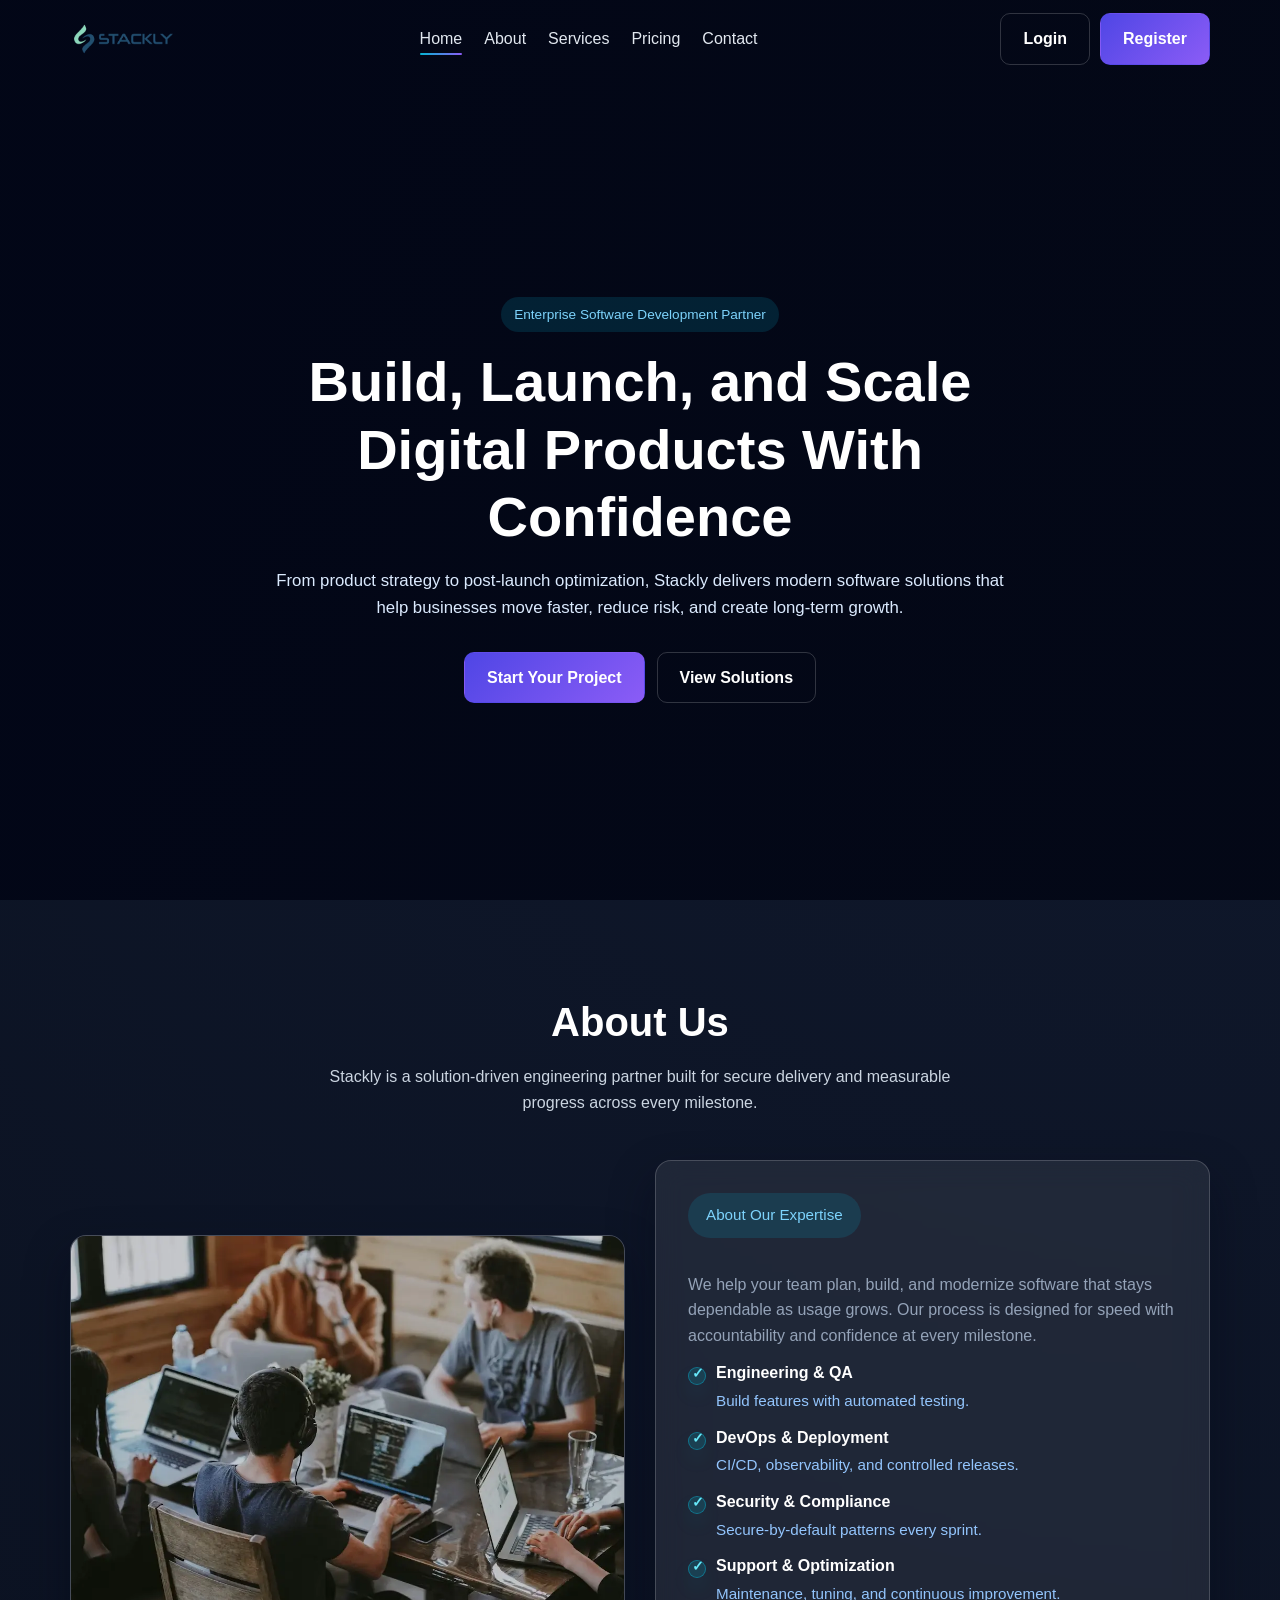
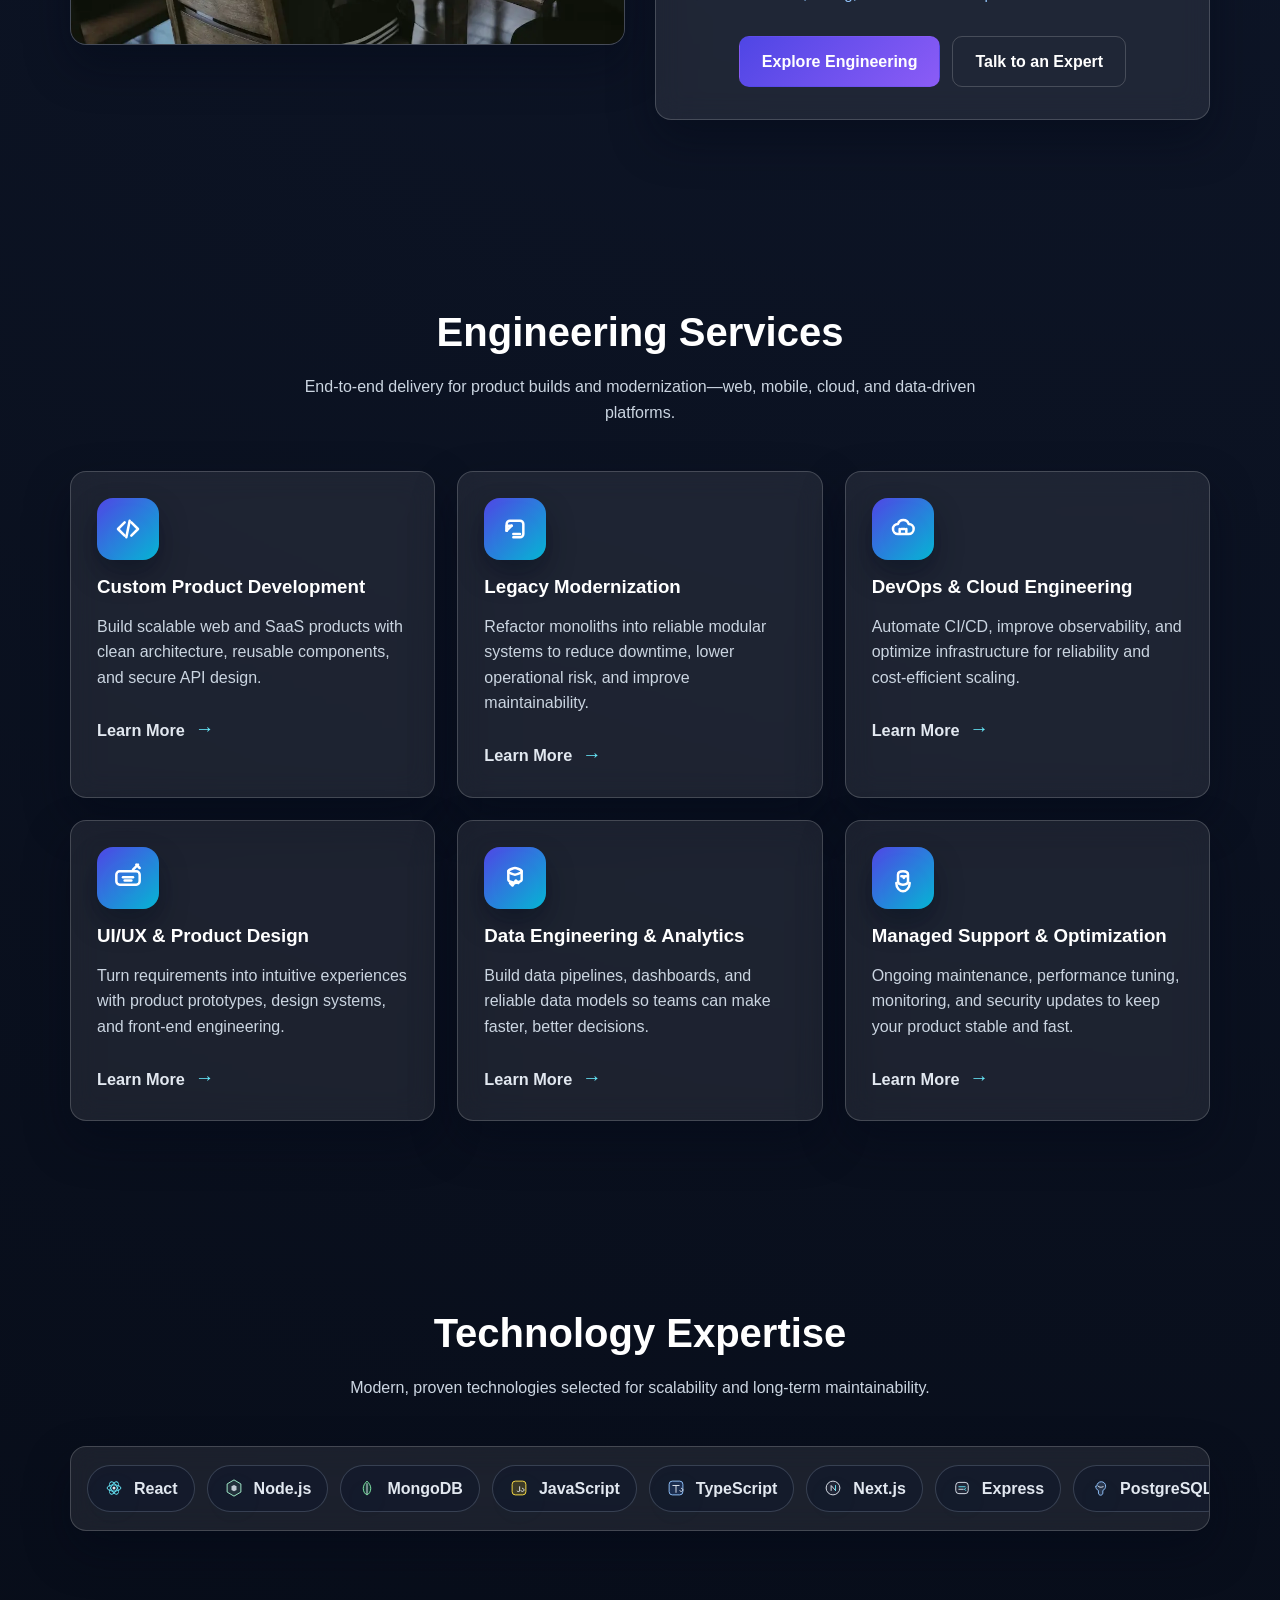
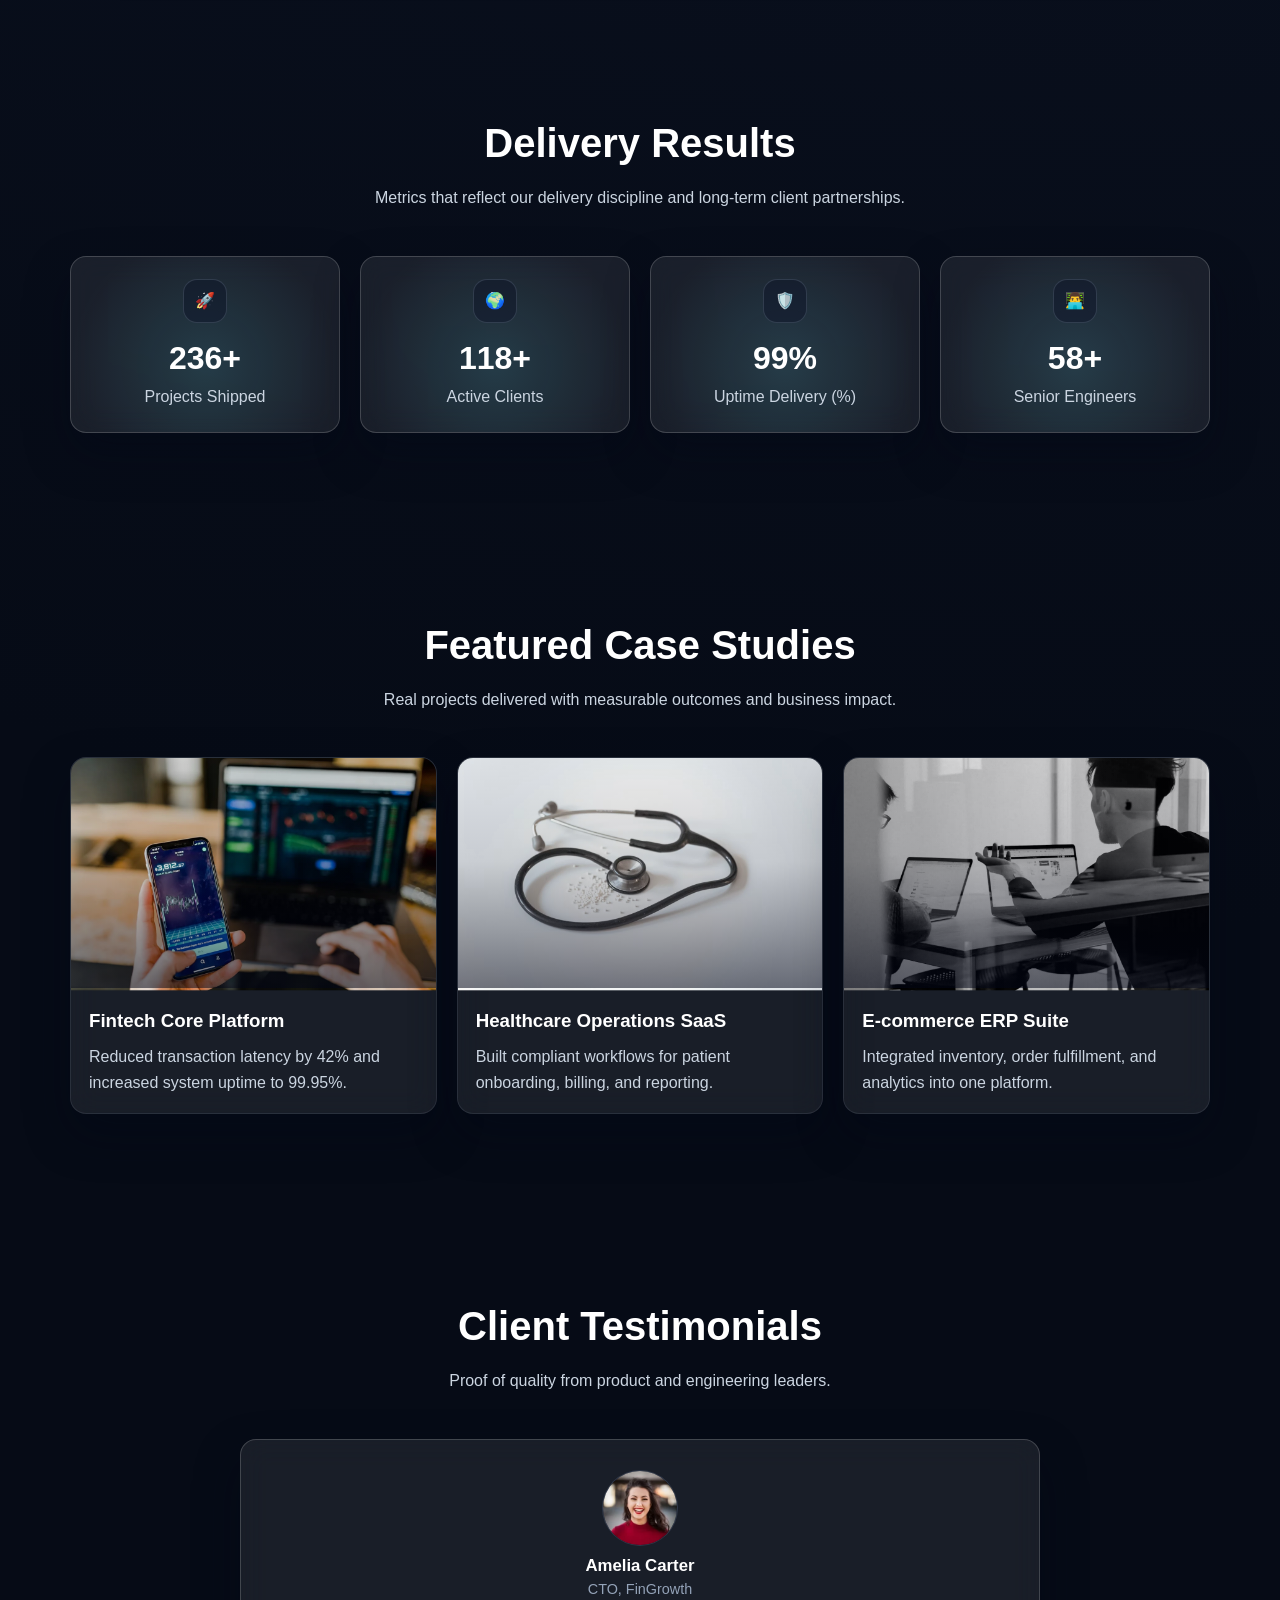
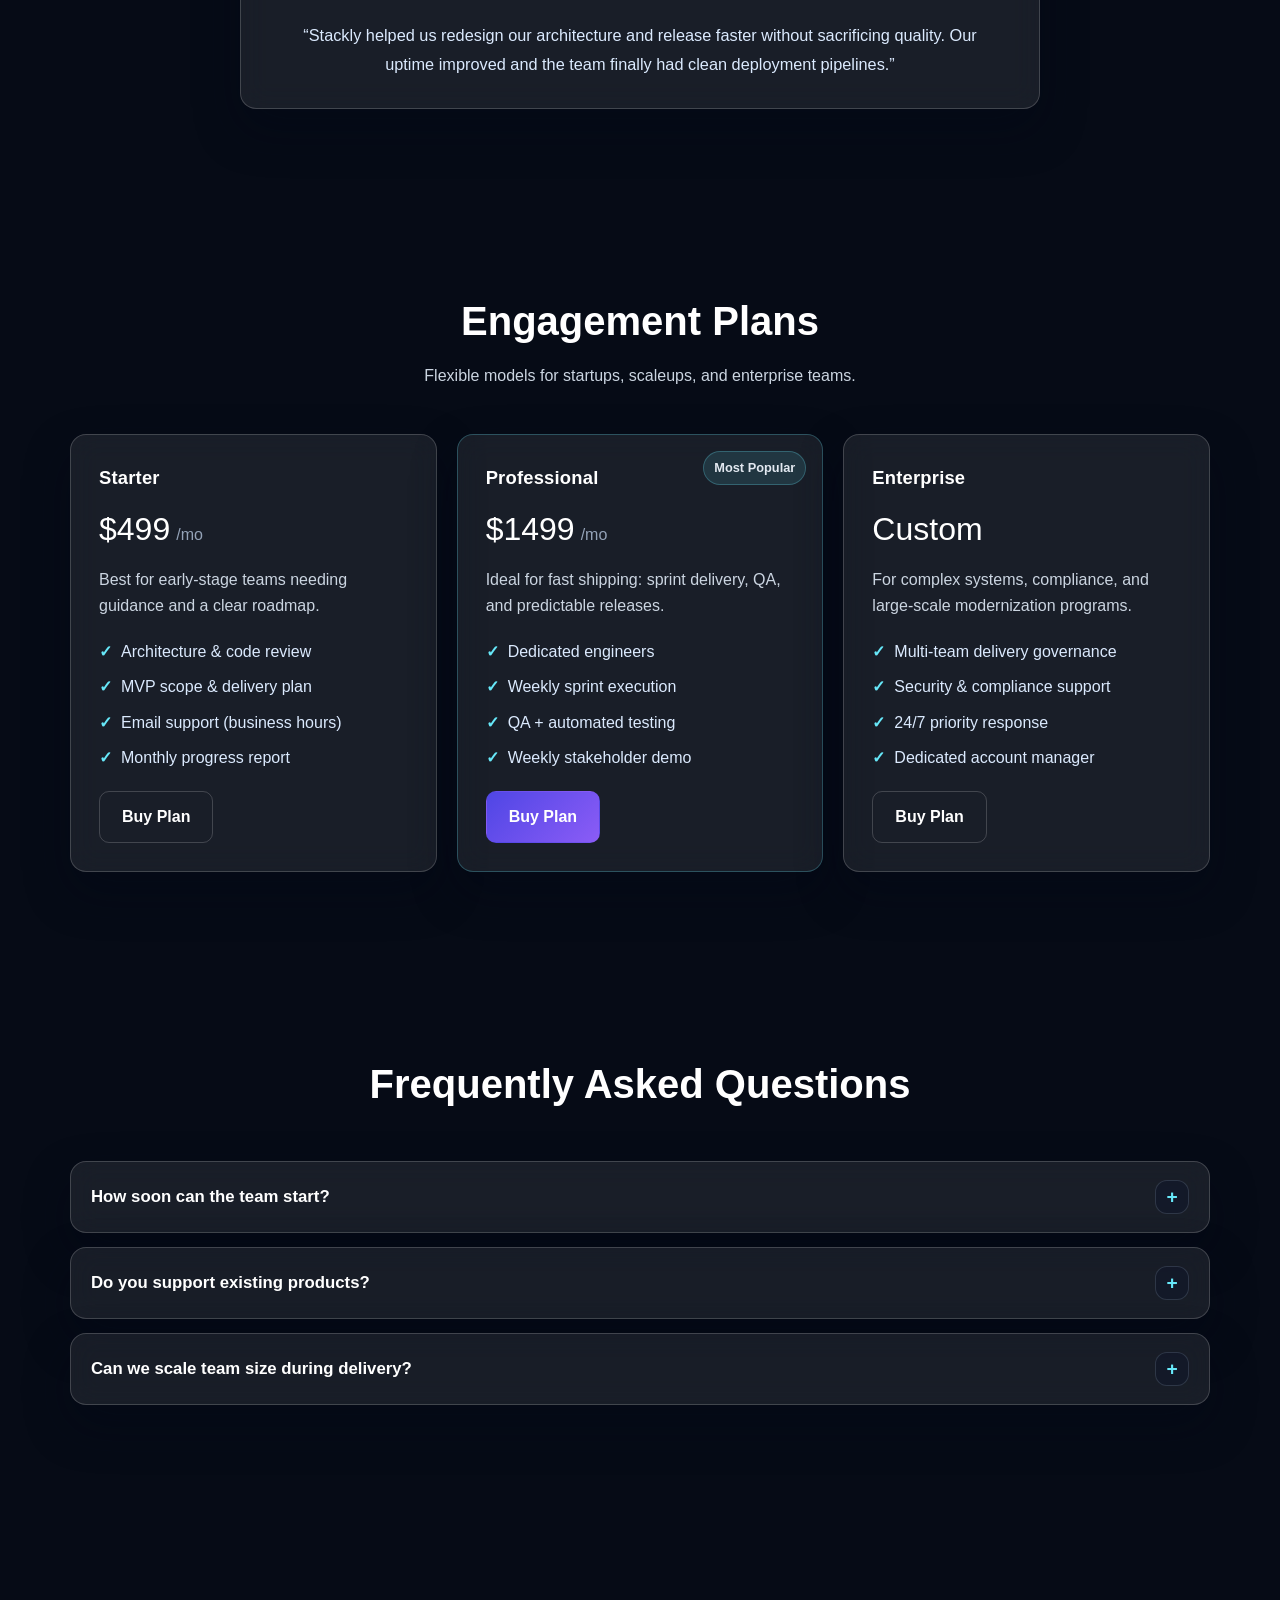
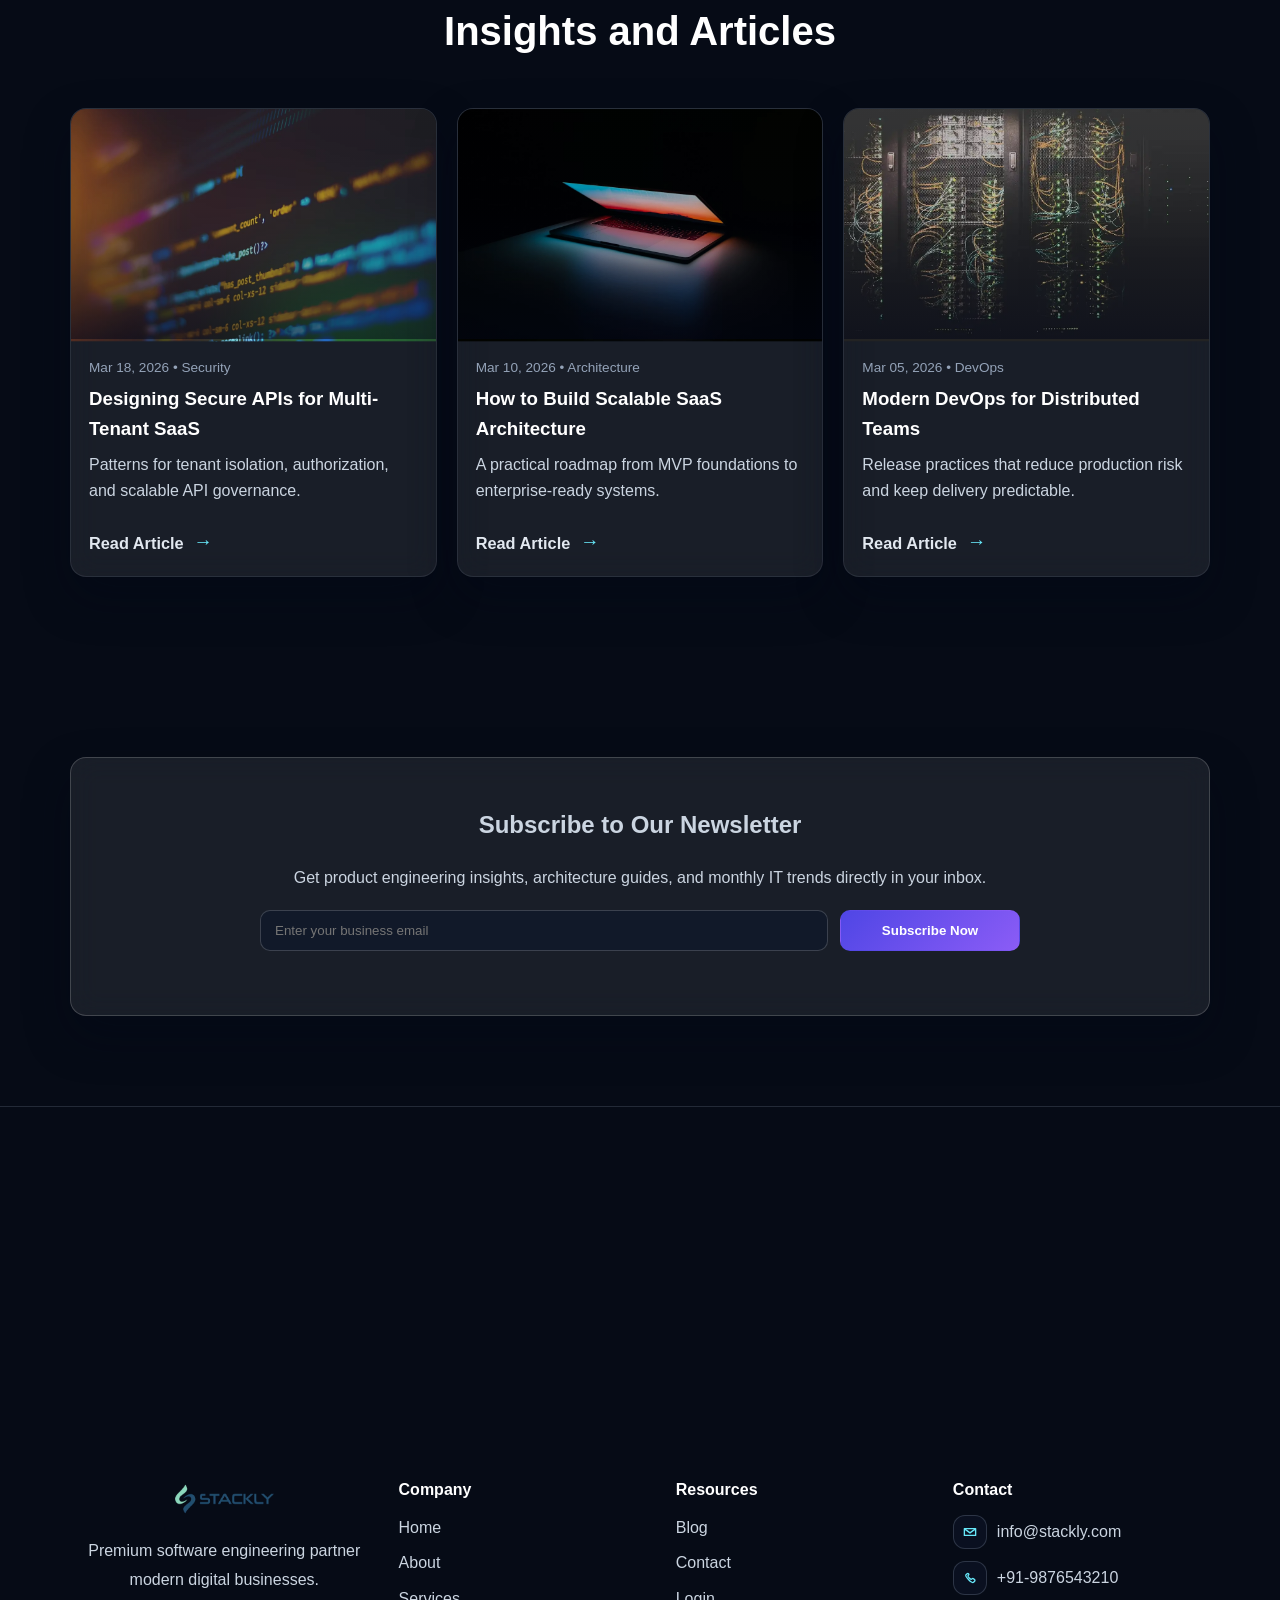
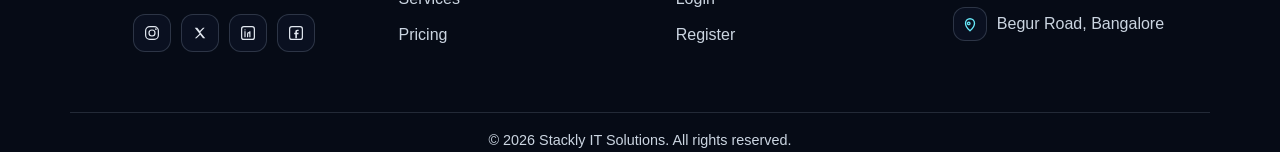
==== commit 8246f2a6: "added map" ====
--- a/index.html
+++ b/index.html
@@ -508,6 +508,18 @@
     </section>
 
     <footer>
+      <div class="footer-map-container">
+        <iframe
+          src="https://www.google.com/maps/embed?pb=!1m18!1m12!1m3!1d3888.5761101604544!2d77.57882742346899!3d12.934634818937046!2m3!1f0!2f0!3f0!3m2!1i1024!2i768!4f13.1!3m3!1m2!1s0x3bae1335cfa6ad7d%3A0x3e5e5c5c5c5c5c5c!2sBegur%20Rd%2C%20Bangalore%2C%20Karnataka!5e0!3m2!1sen!2sin!4v1717500000000"
+          width="100%"
+          height="300"
+          style="border:0;"
+          allowfullscreen=""
+          loading="lazy"
+          referrerpolicy="no-referrer-when-downgrade"
+          title="Stackly Location Map"
+        ></iframe>
+      </div>
       <div class="container">
         <div class="footer-grid">
           <div class="footer-brand">
--- a/css/style.css
+++ b/css/style.css
@@ -1494,8 +1494,19 @@
 }
 
 footer {
-  padding: 70px 0 25px;
+  padding: 0;
   border-top: 1px solid rgba(148, 163, 184, 0.2);
+}
+
+.footer-map-container {
+  width: 100%;
+  margin: 0;
+  overflow: hidden;
+}
+
+.footer-map-container iframe {
+  display: block;
+  width: 100%;
 }
 
 .footer-grid {
@@ -1503,6 +1514,7 @@
   grid-template-columns: 1.2fr 1fr 1fr 1fr;
   gap: 20px;
   margin-bottom: 35px;
+  padding: 70px 0 25px 0;
 }
 
 .footer-grid h4 {
--- a/css/responsive.css
+++ b/css/responsive.css
@@ -299,6 +299,10 @@
     height: 240px;
   }
 
+  .footer-map-container iframe {
+    height: 240px;
+  }
+
   .contact-cards-grid {
     grid-template-columns: 1fr;
     margin-top: 28px;
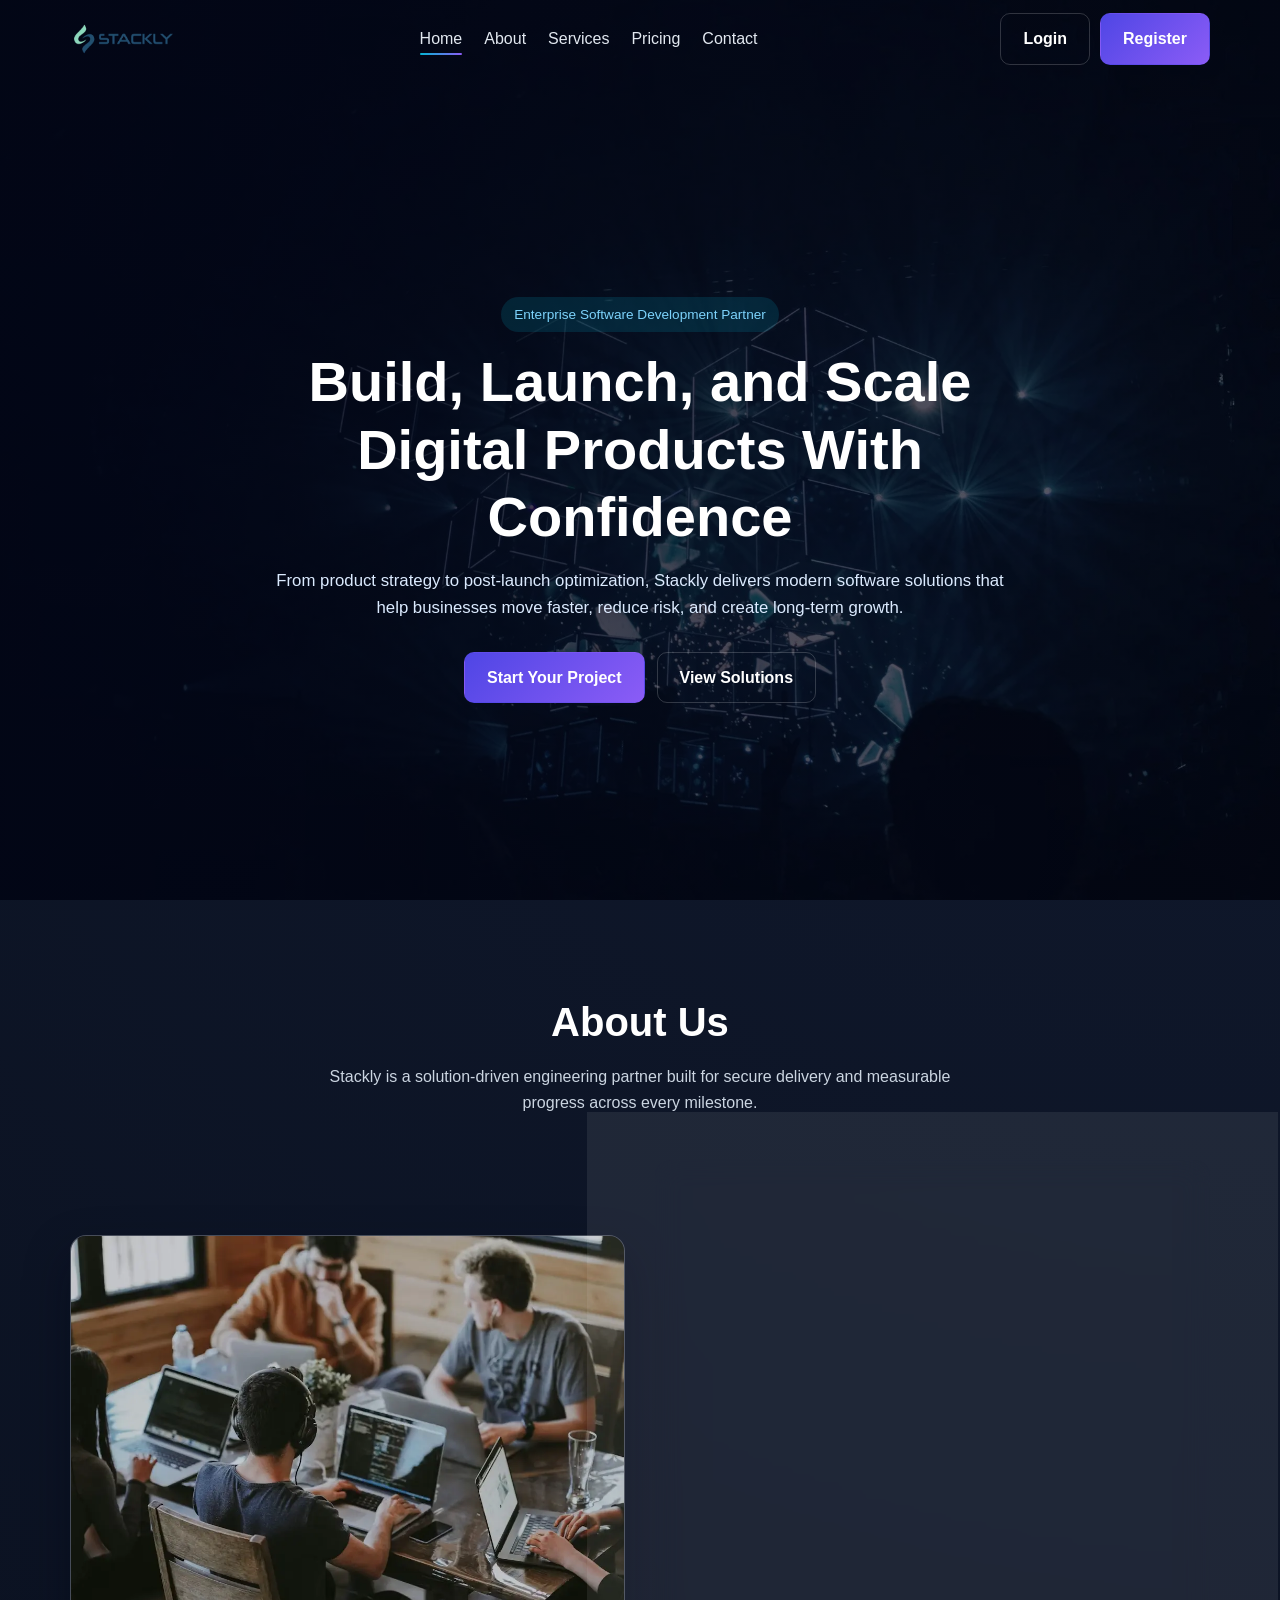
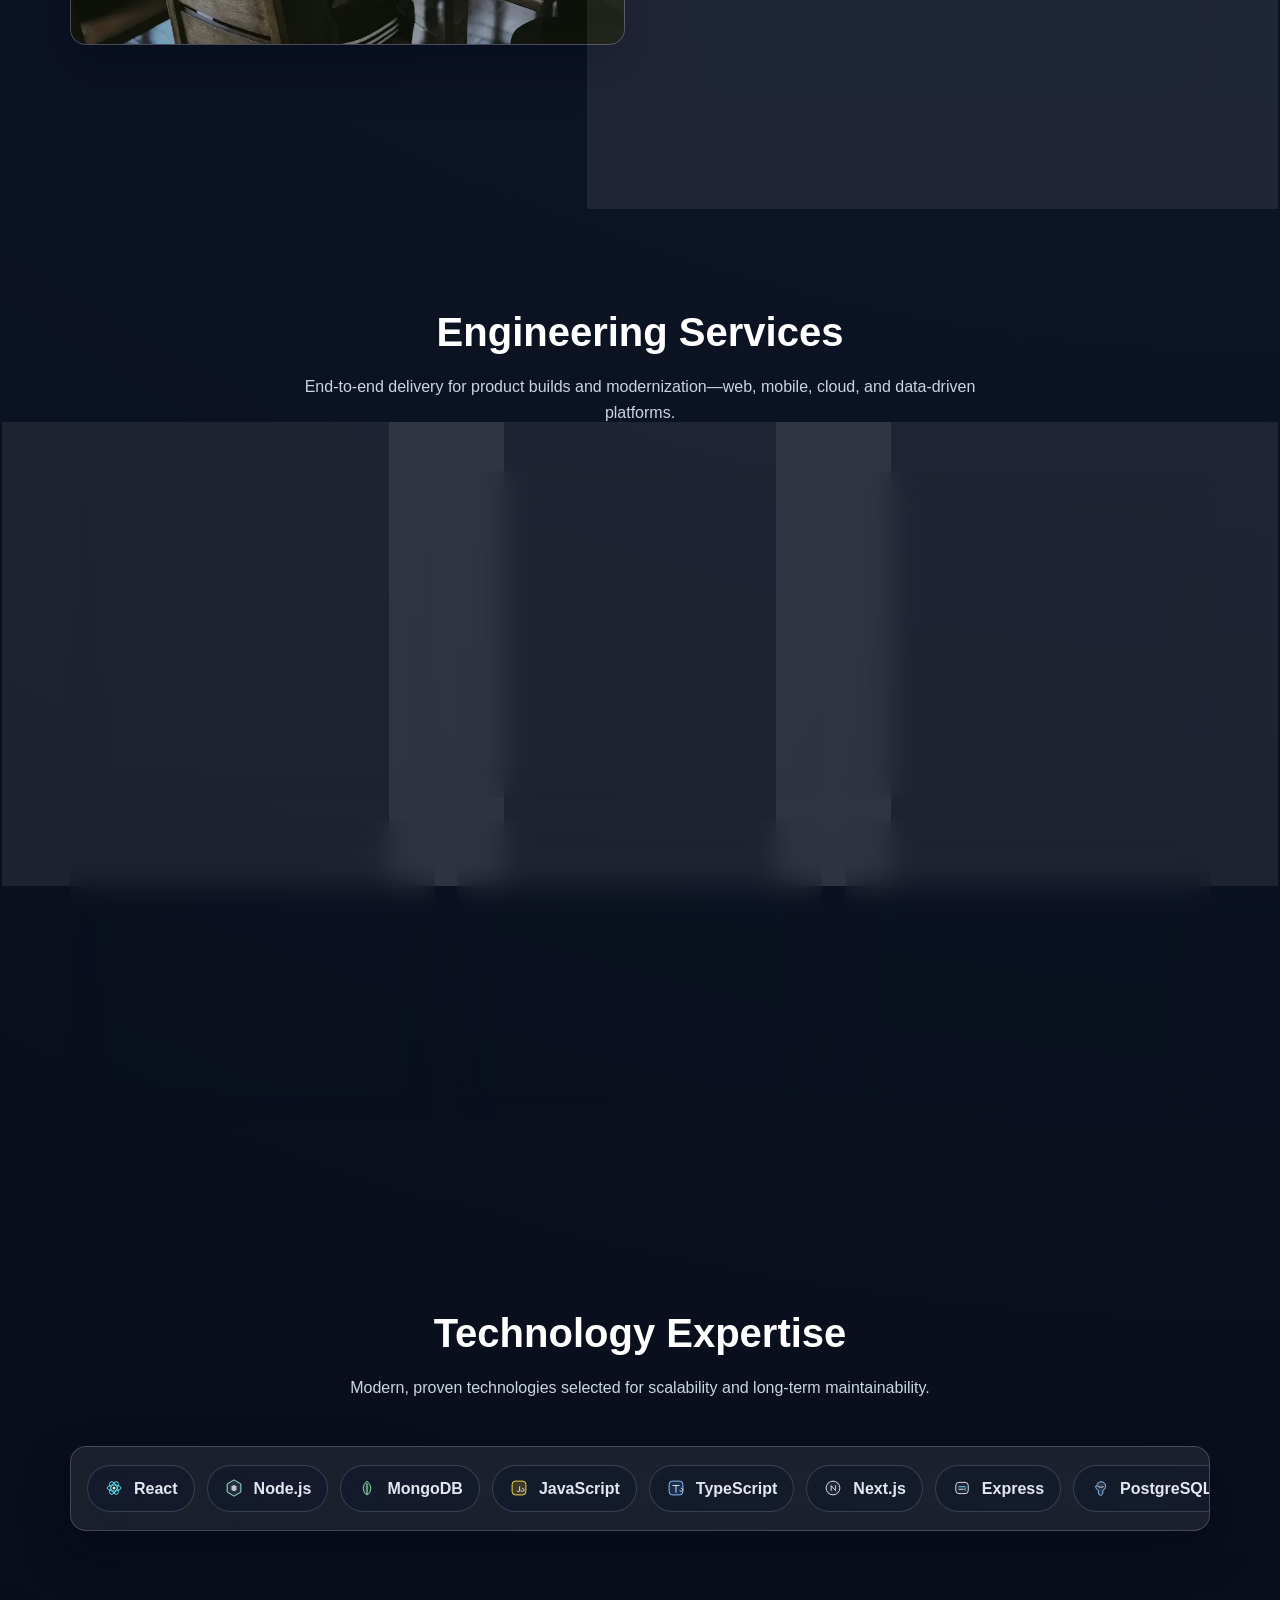
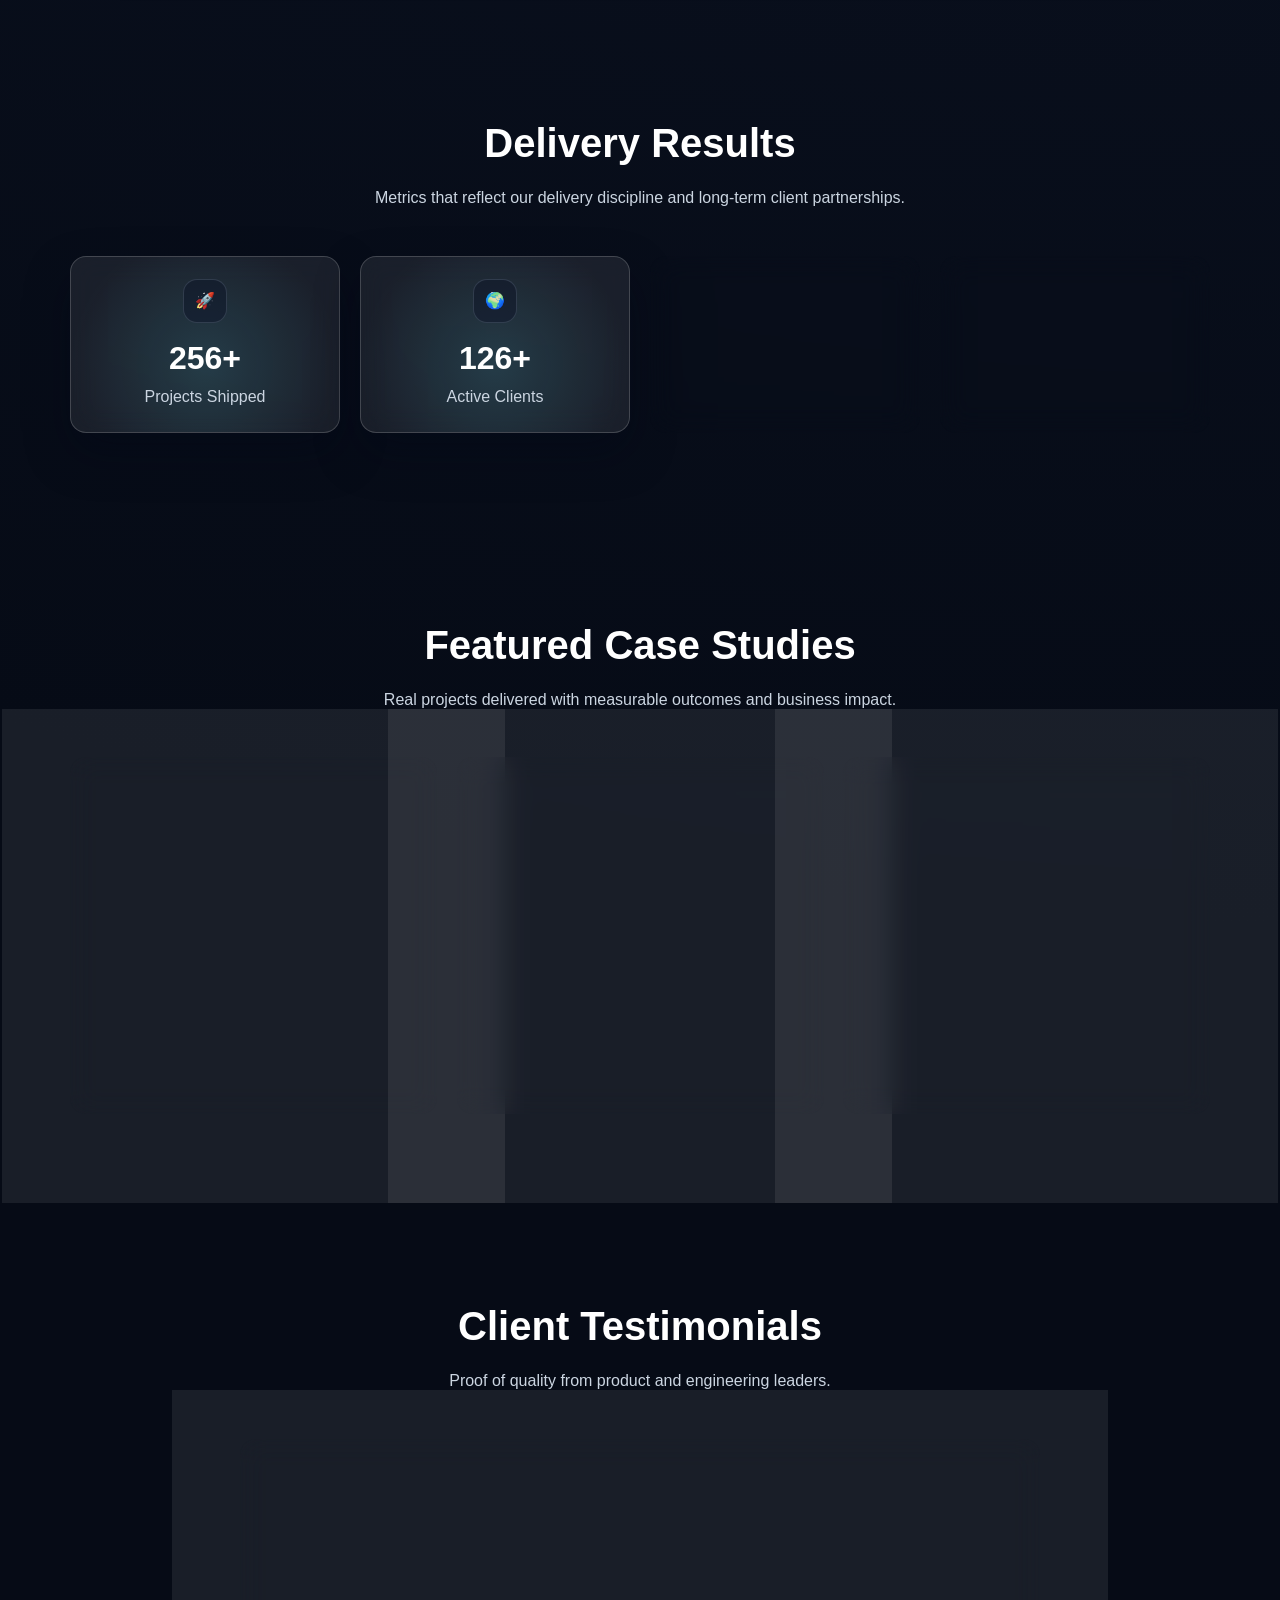
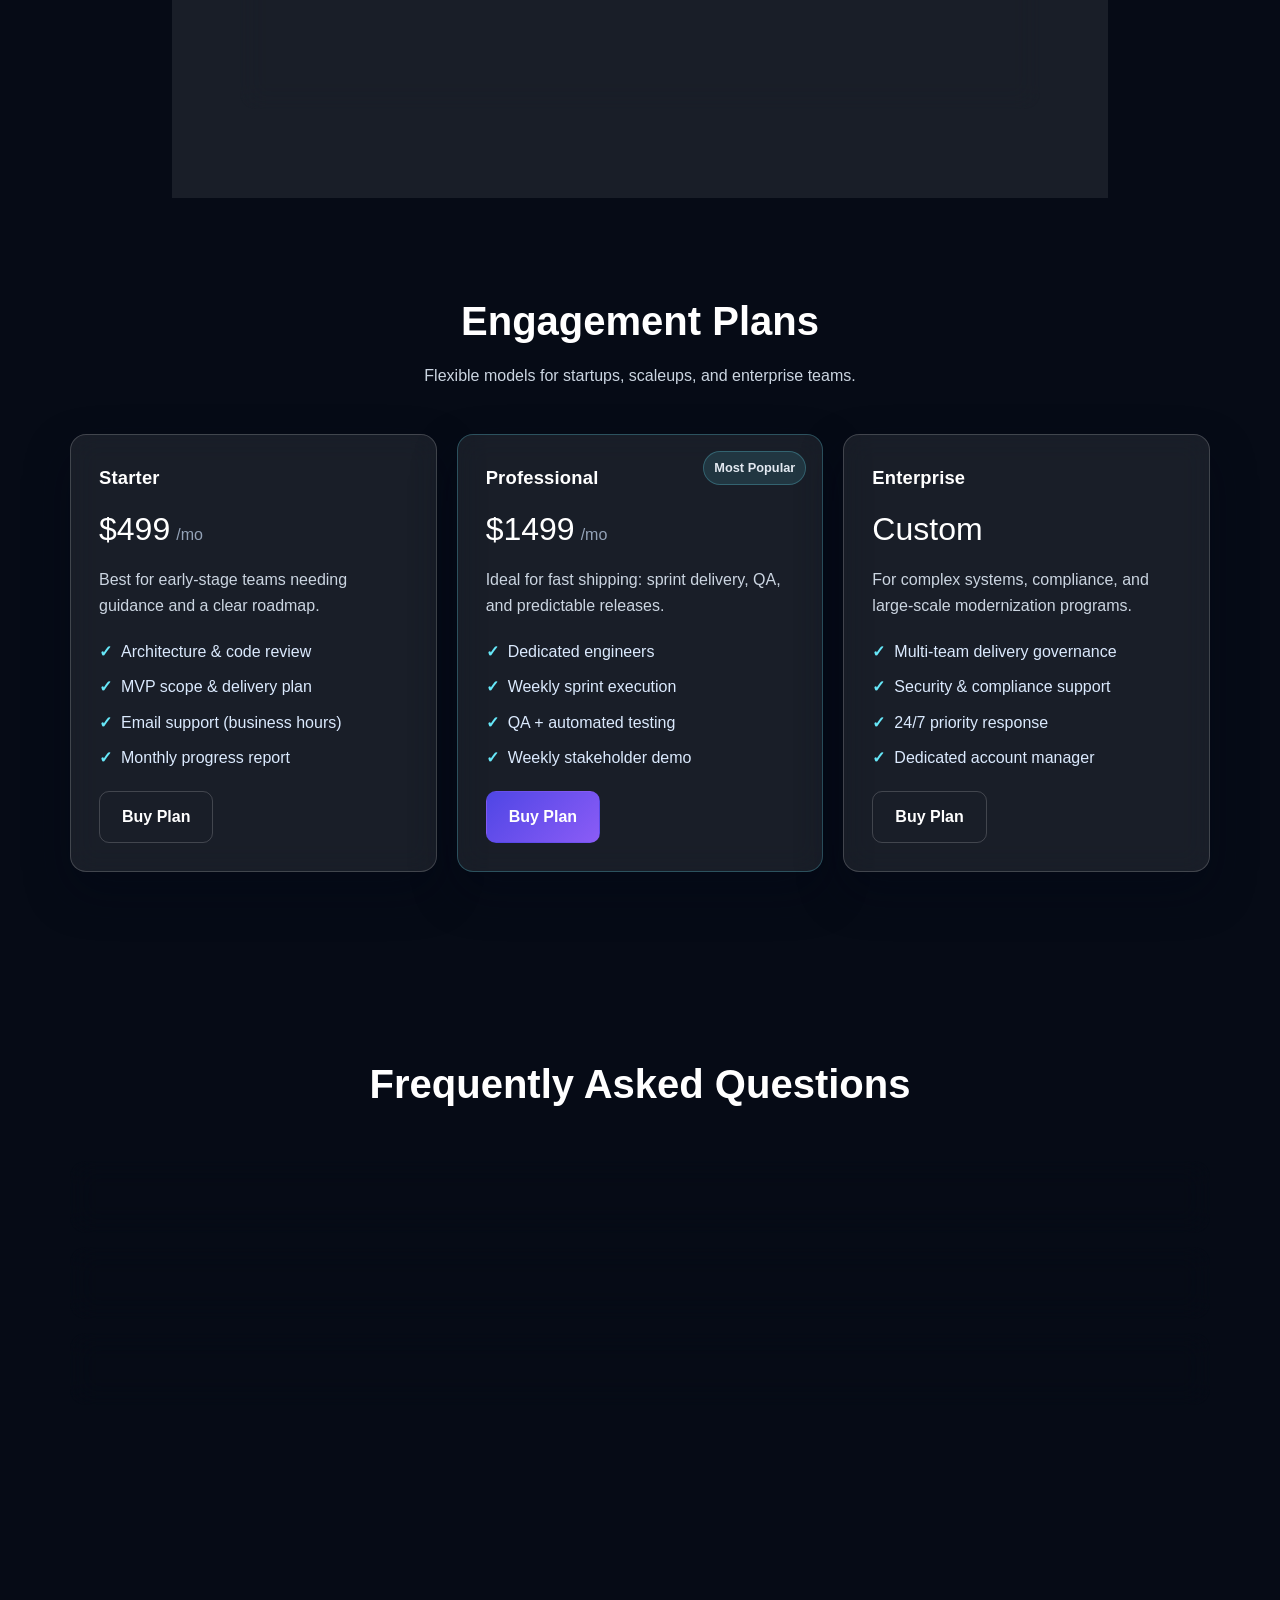
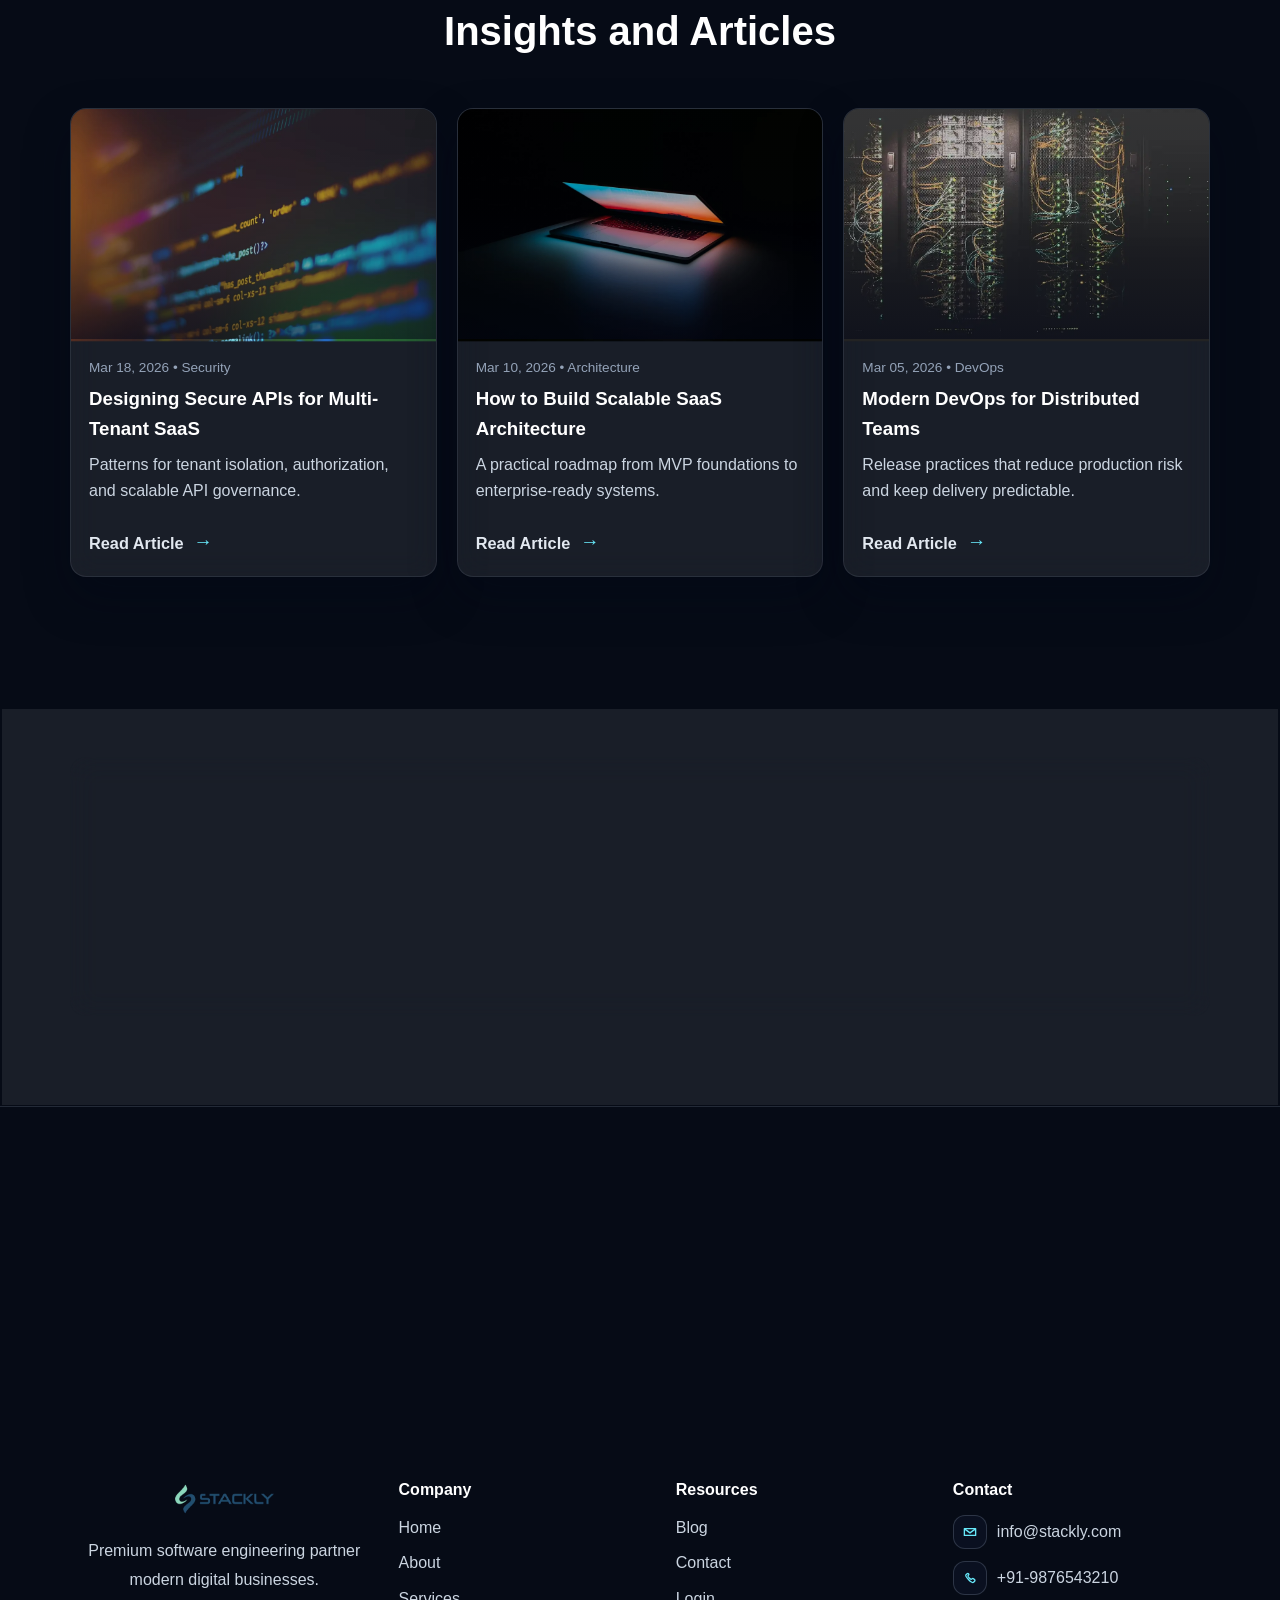
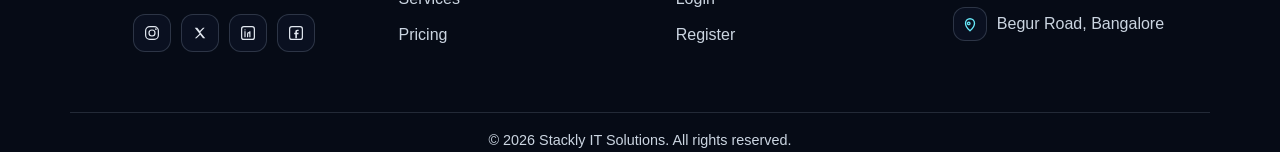
==== commit adf484a7: "changed background image" ====
--- a/index.html
+++ b/index.html
@@ -52,17 +52,7 @@
     </header>
 
     <section class="hero">
-      <div class="hero-bg-media">
-        <video
-          class="hero-bg-video"
-          autoplay
-          muted
-          loop
-          playsinline
-          preload="auto"
-        >
-          <source src="images/it-solution-video.mp4" type="video/mp4" />
-        </video>
+      <div class="hero-bg-media" style="background-image: url('images/it-hero.webp'); background-size: cover; background-position: center; background-repeat: no-repeat;">
       </div>
       <div class="hero-bg-overlay"></div>
       <div class="container hero-grid">
